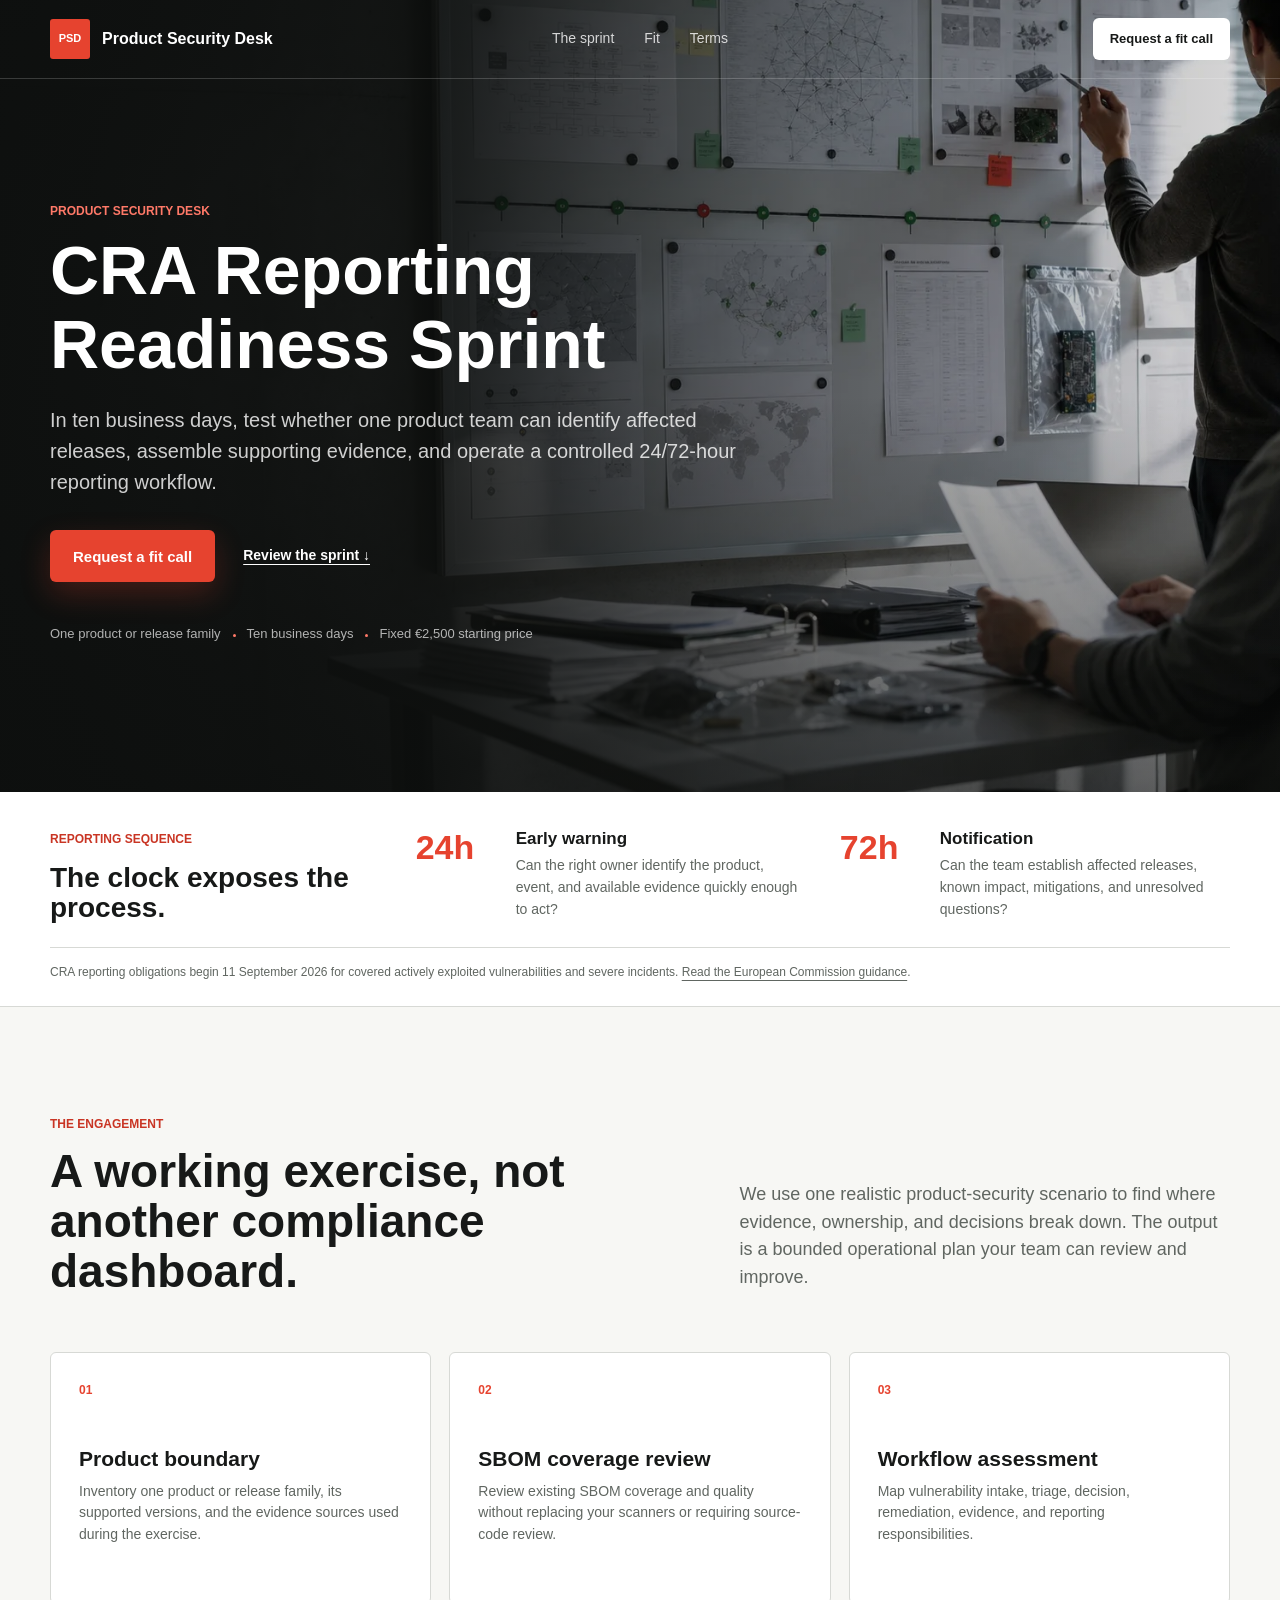
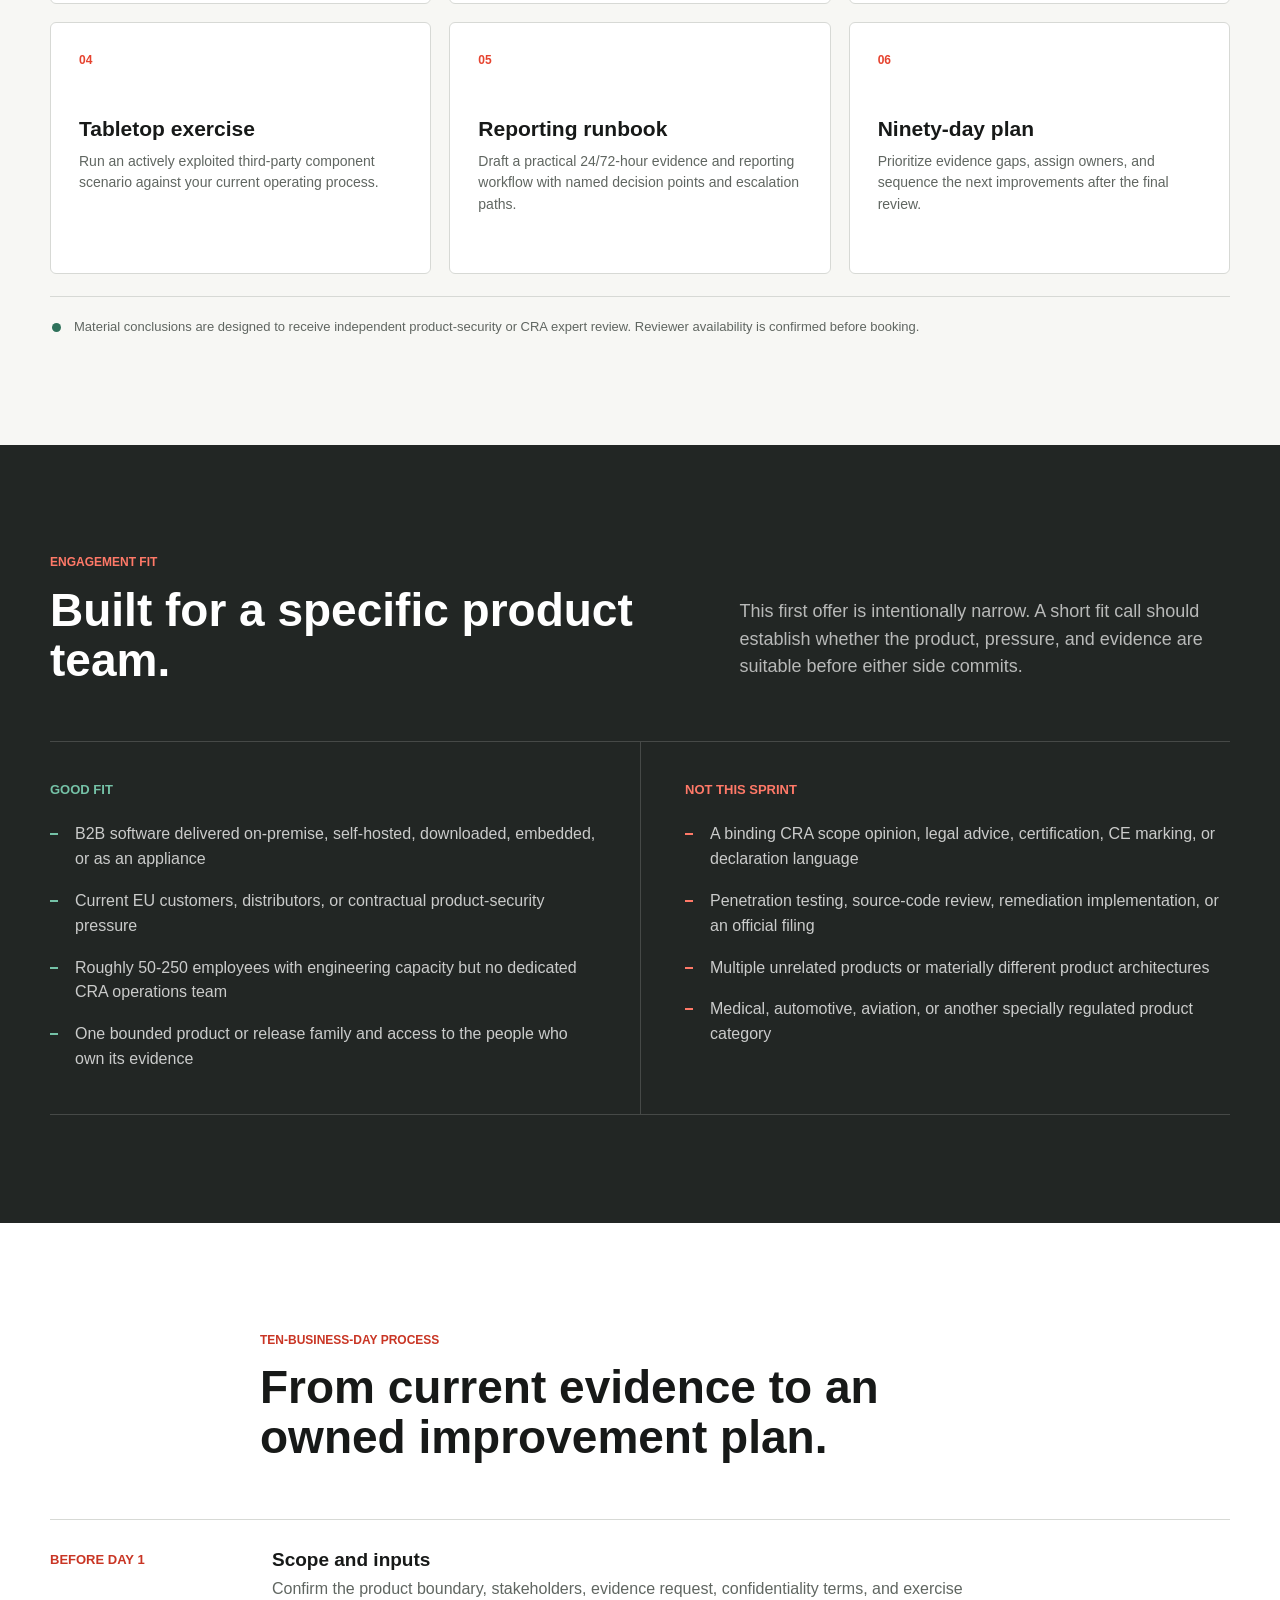
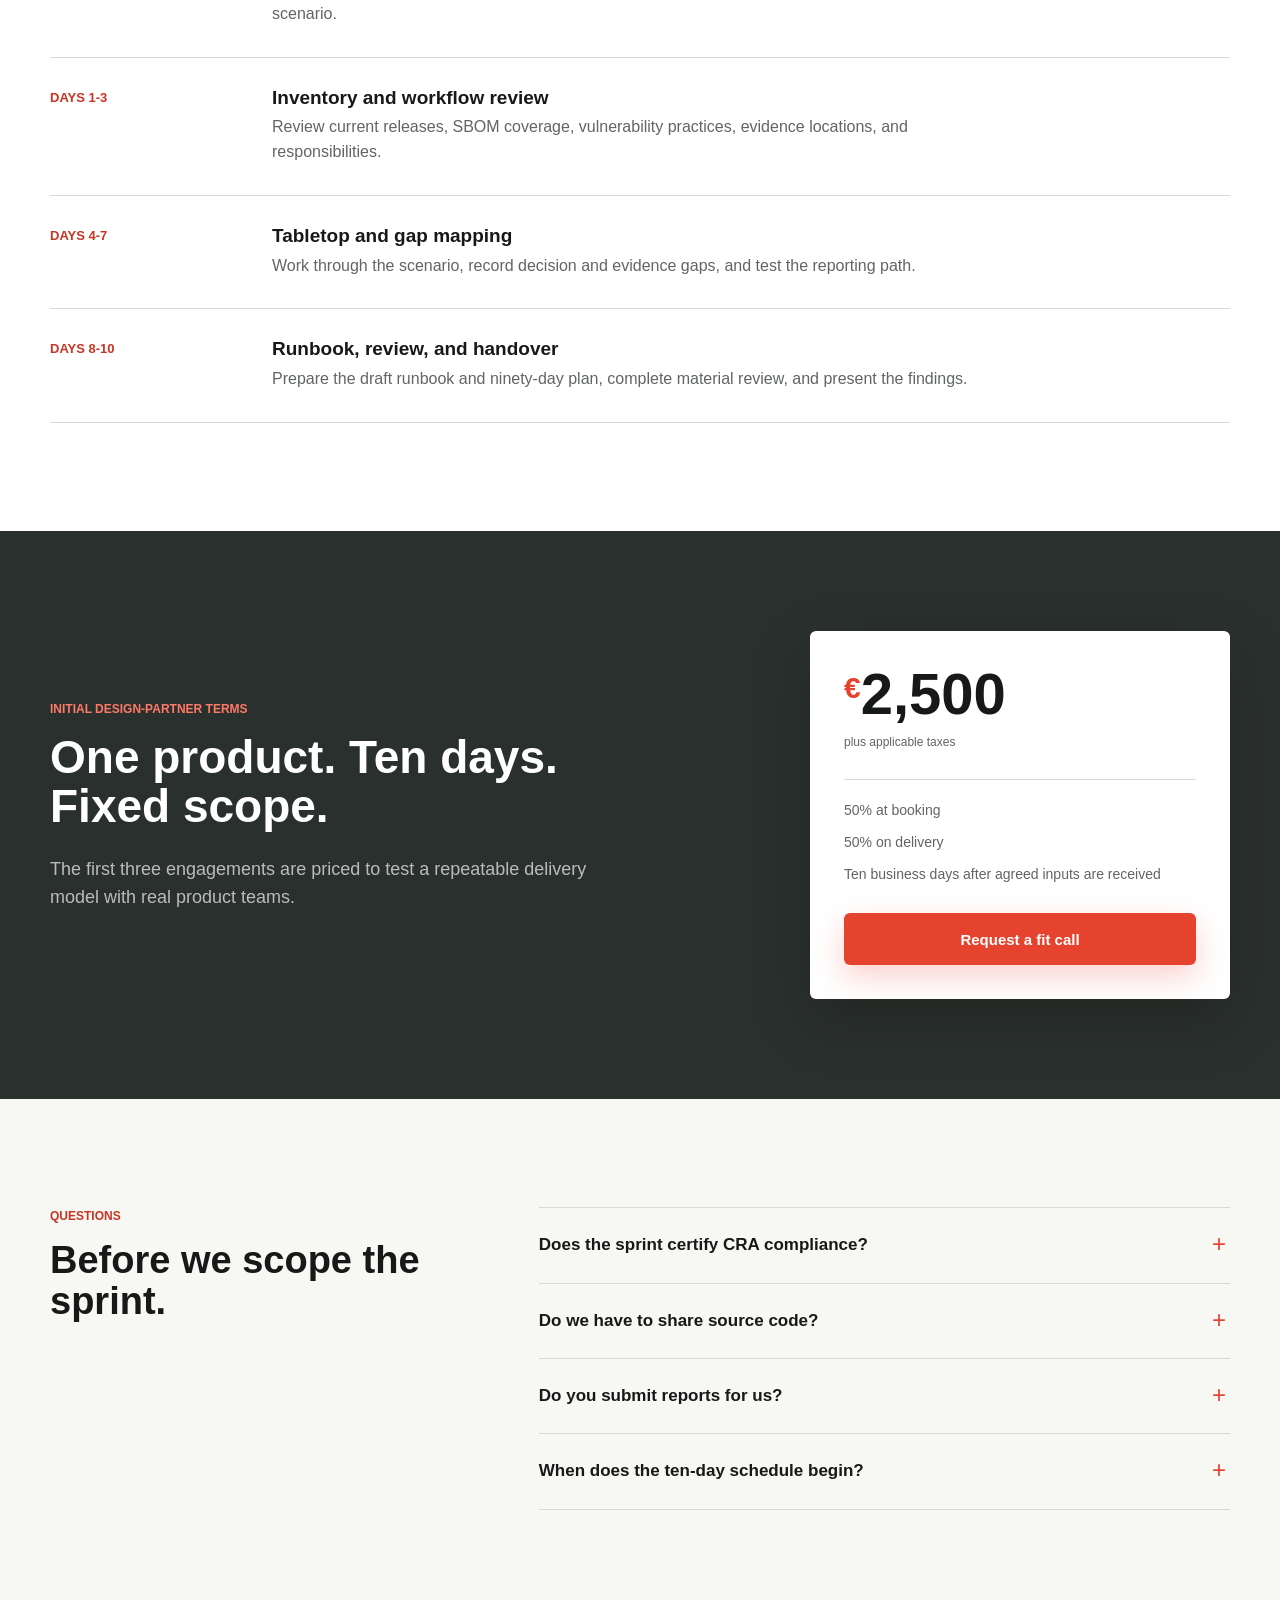
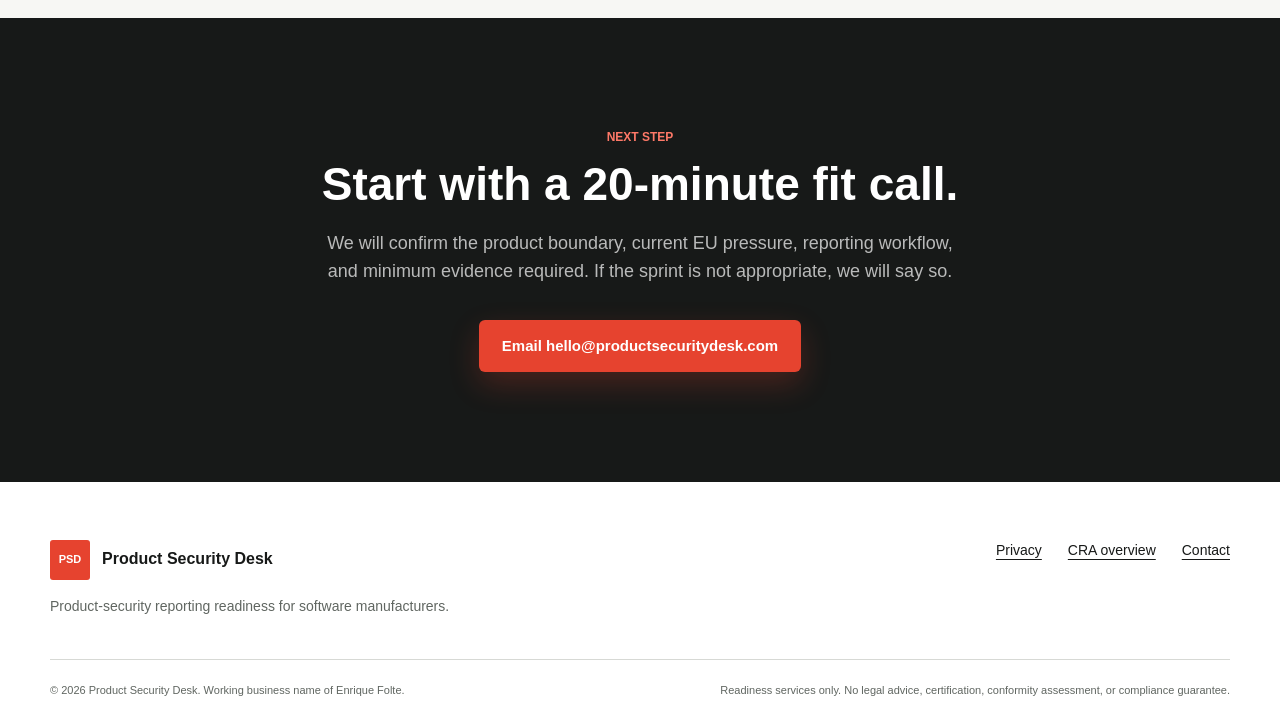
==== index.html @ 414e8b10 "Fix fit-call CTA fallback" ====
<!doctype html>
<html lang="en">
  <head>
    <meta charset="utf-8">
    <meta name="viewport" content="width=device-width, initial-scale=1">
    <meta name="description" content="A fixed-scope, ten-business-day CRA reporting readiness sprint for B2B software manufacturers selling into the EU.">
    <meta name="theme-color" content="#171918">
    <link rel="canonical" href="https://productsecuritydesk.com/">
    <meta property="og:title" content="CRA Reporting Readiness Sprint | Product Security Desk">
    <meta property="og:description" content="Test whether one product team can assemble the evidence and operate a controlled 24/72-hour CRA reporting workflow.">
    <meta property="og:type" content="website">
    <meta property="og:url" content="https://productsecuritydesk.com/">
    <meta property="og:image" content="https://productsecuritydesk.com/assets/hero-incident-workflow.webp">
    <title>CRA Reporting Readiness Sprint | Product Security Desk</title>
    <link rel="icon" href="assets/favicon.svg" type="image/svg+xml">
    <link rel="stylesheet" href="styles.css">
  </head>
  <body>
    <a class="skip-link" href="#main">Skip to content</a>

    <header class="site-header" data-theme="dark">
      <div class="shell header-inner">
        <a class="brand" href="#top" aria-label="Product Security Desk home">
          <span class="brand-mark" aria-hidden="true">PSD</span>
          <span class="brand-name">Product Security Desk</span>
        </a>
        <nav class="desktop-nav" aria-label="Primary navigation">
          <a href="#sprint">The sprint</a>
          <a href="#fit">Fit</a>
          <a href="#terms">Terms</a>
        </nav>
        <a class="button button-small button-light" href="#contact">Request a fit call</a>
      </div>
    </header>

    <main id="main">
      <section class="hero" id="top" aria-labelledby="hero-title">
        <div class="hero-media" aria-hidden="true"></div>
        <div class="hero-shade" aria-hidden="true"></div>
        <div class="shell hero-inner">
          <div class="hero-copy">
            <p class="eyebrow eyebrow-light">Product Security Desk</p>
            <h1 id="hero-title">CRA Reporting Readiness Sprint</h1>
            <p class="hero-lede">In ten business days, test whether one product team can identify affected releases, assemble supporting evidence, and operate a controlled 24/72-hour reporting workflow.</p>
            <div class="hero-actions">
              <a class="button button-primary" href="#contact">Request a fit call</a>
              <a class="text-link text-link-light" href="#sprint">Review the sprint <span aria-hidden="true">&darr;</span></a>
            </div>
            <ul class="hero-facts" aria-label="Sprint summary">
              <li>One product or release family</li>
              <li>Ten business days</li>
              <li>Fixed &euro;2,500 starting price</li>
            </ul>
          </div>
        </div>
      </section>

      <section class="deadline-band" aria-label="CRA reporting timeline">
        <div class="shell deadline-grid">
          <div class="deadline-intro">
            <p class="eyebrow">Reporting sequence</p>
            <h2>The clock exposes the process.</h2>
          </div>
          <div class="deadline-item">
            <span class="deadline-number">24h</span>
            <div>
              <h3>Early warning</h3>
              <p>Can the right owner identify the product, event, and available evidence quickly enough to act?</p>
            </div>
          </div>
          <div class="deadline-item">
            <span class="deadline-number">72h</span>
            <div>
              <h3>Notification</h3>
              <p>Can the team establish affected releases, known impact, mitigations, and unresolved questions?</p>
            </div>
          </div>
        </div>
        <div class="shell source-note">
          <p>CRA reporting obligations begin 11 September 2026 for covered actively exploited vulnerabilities and severe incidents. <a href="https://digital-strategy.ec.europa.eu/en/policies/cra-reporting" rel="noreferrer">Read the European Commission guidance</a>.</p>
        </div>
      </section>

      <section class="section section-light" id="sprint" aria-labelledby="sprint-title">
        <div class="shell section-heading split-heading">
          <div>
            <p class="eyebrow">The engagement</p>
            <h2 id="sprint-title">A working exercise, not another compliance dashboard.</h2>
          </div>
          <p>We use one realistic product-security scenario to find where evidence, ownership, and decisions break down. The output is a bounded operational plan your team can review and improve.</p>
        </div>

        <div class="shell deliverable-grid">
          <article class="deliverable">
            <span class="item-index">01</span>
            <h3>Product boundary</h3>
            <p>Inventory one product or release family, its supported versions, and the evidence sources used during the exercise.</p>
          </article>
          <article class="deliverable">
            <span class="item-index">02</span>
            <h3>SBOM coverage review</h3>
            <p>Review existing SBOM coverage and quality without replacing your scanners or requiring source-code review.</p>
          </article>
          <article class="deliverable">
            <span class="item-index">03</span>
            <h3>Workflow assessment</h3>
            <p>Map vulnerability intake, triage, decision, remediation, evidence, and reporting responsibilities.</p>
          </article>
          <article class="deliverable">
            <span class="item-index">04</span>
            <h3>Tabletop exercise</h3>
            <p>Run an actively exploited third-party component scenario against your current operating process.</p>
          </article>
          <article class="deliverable">
            <span class="item-index">05</span>
            <h3>Reporting runbook</h3>
            <p>Draft a practical 24/72-hour evidence and reporting workflow with named decision points and escalation paths.</p>
          </article>
          <article class="deliverable">
            <span class="item-index">06</span>
            <h3>Ninety-day plan</h3>
            <p>Prioritize evidence gaps, assign owners, and sequence the next improvements after the final review.</p>
          </article>
        </div>

        <div class="shell review-line">
          <span class="status-dot" aria-hidden="true"></span>
          <p>Material conclusions are designed to receive independent product-security or CRA expert review. Reviewer availability is confirmed before booking.</p>
        </div>
      </section>

      <section class="section section-ink" id="fit" aria-labelledby="fit-title">
        <div class="shell section-heading split-heading">
          <div>
            <p class="eyebrow eyebrow-light">Engagement fit</p>
            <h2 id="fit-title">Built for a specific product team.</h2>
          </div>
          <p>This first offer is intentionally narrow. A short fit call should establish whether the product, pressure, and evidence are suitable before either side commits.</p>
        </div>

        <div class="shell fit-grid">
          <div class="fit-column fit-positive">
            <p class="fit-label">Good fit</p>
            <ul class="check-list">
              <li>B2B software delivered on-premise, self-hosted, downloaded, embedded, or as an appliance</li>
              <li>Current EU customers, distributors, or contractual product-security pressure</li>
              <li>Roughly 50-250 employees with engineering capacity but no dedicated CRA operations team</li>
              <li>One bounded product or release family and access to the people who own its evidence</li>
            </ul>
          </div>
          <div class="fit-column fit-negative">
            <p class="fit-label">Not this sprint</p>
            <ul class="check-list">
              <li>A binding CRA scope opinion, legal advice, certification, CE marking, or declaration language</li>
              <li>Penetration testing, source-code review, remediation implementation, or an official filing</li>
              <li>Multiple unrelated products or materially different product architectures</li>
              <li>Medical, automotive, aviation, or another specially regulated product category</li>
            </ul>
          </div>
        </div>
      </section>

      <section class="section section-white" aria-labelledby="process-title">
        <div class="shell section-heading compact-heading">
          <p class="eyebrow">Ten-business-day process</p>
          <h2 id="process-title">From current evidence to an owned improvement plan.</h2>
        </div>
        <ol class="shell process-list">
          <li>
            <span class="process-time">Before day 1</span>
            <div>
              <h3>Scope and inputs</h3>
              <p>Confirm the product boundary, stakeholders, evidence request, confidentiality terms, and exercise scenario.</p>
            </div>
          </li>
          <li>
            <span class="process-time">Days 1-3</span>
            <div>
              <h3>Inventory and workflow review</h3>
              <p>Review current releases, SBOM coverage, vulnerability practices, evidence locations, and responsibilities.</p>
            </div>
          </li>
          <li>
            <span class="process-time">Days 4-7</span>
            <div>
              <h3>Tabletop and gap mapping</h3>
              <p>Work through the scenario, record decision and evidence gaps, and test the reporting path.</p>
            </div>
          </li>
          <li>
            <span class="process-time">Days 8-10</span>
            <div>
              <h3>Runbook, review, and handover</h3>
              <p>Prepare the draft runbook and ninety-day plan, complete material review, and present the findings.</p>
            </div>
          </li>
        </ol>
      </section>

      <section class="terms-section" id="terms" aria-labelledby="terms-title">
        <div class="shell terms-grid">
          <div class="terms-copy">
            <p class="eyebrow eyebrow-light">Initial design-partner terms</p>
            <h2 id="terms-title">One product. Ten days. Fixed scope.</h2>
            <p>The first three engagements are priced to test a repeatable delivery model with real product teams.</p>
          </div>
          <div class="price-block" aria-label="Sprint price and payment terms">
            <span class="price"><span class="currency">&euro;</span>2,500</span>
            <span class="tax-note">plus applicable taxes</span>
            <ul>
              <li>50% at booking</li>
              <li>50% on delivery</li>
              <li>Ten business days after agreed inputs are received</li>
            </ul>
            <a class="button button-primary button-full" href="#contact">Request a fit call</a>
          </div>
        </div>
      </section>

      <section class="section section-light faq-section" aria-labelledby="faq-title">
        <div class="shell faq-layout">
          <div class="faq-intro">
            <p class="eyebrow">Questions</p>
            <h2 id="faq-title">Before we scope the sprint.</h2>
          </div>
          <div class="faq-list">
            <details>
              <summary>Does the sprint certify CRA compliance?</summary>
              <p>No. It is an operational readiness engagement. It does not provide legal advice, certification, conformity assessment, CE marking, or a compliance guarantee. The manufacturer retains responsibility for decisions, declarations, remediation, and submissions.</p>
            </details>
            <details>
              <summary>Do we have to share source code?</summary>
              <p>No. Source-code review is outside scope. We agree the minimum evidence needed before kickoff, prefer customer-controlled scanning where practical, and do not request credentials or undisclosed vulnerability material through this website.</p>
            </details>
            <details>
              <summary>Do you submit reports for us?</summary>
              <p>No. The sprint tests and documents the reporting workflow. Any official filing or external vulnerability disclosure requires explicit manufacturer approval and remains the manufacturer's responsibility.</p>
            </details>
            <details>
              <summary>When does the ten-day schedule begin?</summary>
              <p>After scope confirmation, confidentiality terms, receipt of the agreed inputs, and confirmation of reviewer availability.</p>
            </details>
          </div>
        </div>
      </section>

      <section class="contact-section" id="contact" aria-labelledby="contact-title">
        <div class="shell contact-inner">
          <p class="eyebrow eyebrow-light">Next step</p>
          <h2 id="contact-title">Start with a 20-minute fit call.</h2>
          <p>We will confirm the product boundary, current EU pressure, reporting workflow, and minimum evidence required. If the sprint is not appropriate, we will say so.</p>
          <a class="button button-primary" href="mailto:hello@productsecuritydesk.com?subject=CRA%20Reporting%20Readiness%20Sprint">Email hello@productsecuritydesk.com</a>
        </div>
      </section>
    </main>

    <footer class="site-footer">
      <div class="shell footer-grid">
        <div>
          <a class="brand footer-brand" href="#top" aria-label="Product Security Desk home">
            <span class="brand-mark" aria-hidden="true">PSD</span>
            <span class="brand-name">Product Security Desk</span>
          </a>
          <p>Product-security reporting readiness for software manufacturers.</p>
        </div>
        <div class="footer-links">
          <a href="privacy.html">Privacy</a>
          <a href="https://digital-strategy.ec.europa.eu/en/policies/cra-summary" rel="noreferrer">CRA overview</a>
          <a href="mailto:hello@productsecuritydesk.com">Contact</a>
        </div>
      </div>
      <div class="shell footer-legal">
        <p>&copy; 2026 Product Security Desk. Working business name of Enrique Folte.</p>
        <p>Readiness services only. No legal advice, certification, conformity assessment, or compliance guarantee.</p>
      </div>
    </footer>
  </body>
</html>
---- styles.css ----
:root {
  --ink: #171918;
  --ink-soft: #222624;
  --paper: #f7f7f4;
  --white: #ffffff;
  --line: #d7d9d5;
  --muted: #606661;
  --red: #e6432f;
  --red-dark: #c93524;
  --green: #2e715a;
  --focus: #ffd34f;
  --shell: 1180px;
  --radius: 6px;
  --shadow: 0 20px 60px rgba(0, 0, 0, 0.18);
}

* {
  box-sizing: border-box;
}

html {
  scroll-behavior: smooth;
}

body {
  margin: 0;
  color: var(--ink);
  background: var(--paper);
  font-family: Inter, "Helvetica Neue", Arial, sans-serif;
  font-size: 16px;
  line-height: 1.55;
  letter-spacing: 0;
  text-rendering: optimizeLegibility;
}

body,
button,
a {
  -webkit-font-smoothing: antialiased;
}

a {
  color: inherit;
  text-decoration-thickness: 1px;
  text-underline-offset: 4px;
}

img {
  max-width: 100%;
}

h1,
h2,
h3,
p {
  margin-top: 0;
}

h1,
h2,
h3 {
  line-height: 1.08;
  letter-spacing: 0;
}

h1 {
  max-width: 860px;
  margin-bottom: 24px;
  font-size: 68px;
  font-weight: 680;
}

h2 {
  margin-bottom: 24px;
  font-size: 46px;
  font-weight: 650;
}

h3 {
  margin-bottom: 10px;
  font-size: 21px;
  font-weight: 650;
}

.shell {
  width: min(calc(100% - 48px), var(--shell));
  margin-inline: auto;
}

.skip-link {
  position: fixed;
  z-index: 100;
  top: 12px;
  left: 12px;
  padding: 10px 14px;
  color: var(--ink);
  background: var(--focus);
  transform: translateY(-150%);
}

.skip-link:focus {
  transform: translateY(0);
}

:focus-visible {
  outline: 3px solid var(--focus);
  outline-offset: 3px;
}

.eyebrow {
  margin-bottom: 14px;
  color: var(--red-dark);
  font-size: 12px;
  font-weight: 760;
  letter-spacing: 0;
  text-transform: uppercase;
}

.eyebrow-light {
  color: #ff7968;
}

.site-header {
  position: absolute;
  z-index: 10;
  top: 0;
  right: 0;
  left: 0;
  color: var(--white);
  border-bottom: 1px solid rgba(255, 255, 255, 0.18);
}

.header-inner {
  display: grid;
  grid-template-columns: minmax(260px, 1fr) auto minmax(260px, 1fr);
  align-items: center;
  min-height: 78px;
  gap: 28px;
}

.brand {
  display: inline-flex;
  align-items: center;
  width: fit-content;
  gap: 12px;
  font-weight: 700;
  text-decoration: none;
}

.brand-mark {
  display: inline-grid;
  width: 40px;
  height: 40px;
  place-items: center;
  color: var(--white);
  background: var(--red);
  border-radius: 3px;
  font-size: 11px;
  font-weight: 850;
}

.brand-name {
  white-space: nowrap;
}

.desktop-nav {
  display: flex;
  align-items: center;
  gap: 30px;
  font-size: 14px;
}

.desktop-nav a {
  color: rgba(255, 255, 255, 0.8);
  text-decoration: none;
}

.desktop-nav a:hover {
  color: var(--white);
}

.header-inner > .button {
  justify-self: end;
}

.button {
  display: inline-flex;
  min-height: 52px;
  align-items: center;
  justify-content: center;
  padding: 13px 22px;
  border: 1px solid transparent;
  border-radius: var(--radius);
  font-size: 15px;
  font-weight: 740;
  text-decoration: none;
  transition: background 160ms ease, border-color 160ms ease, transform 160ms ease;
}

.button:hover {
  transform: translateY(-1px);
}

.button-primary {
  color: var(--white);
  background: var(--red);
  box-shadow: 0 12px 30px rgba(230, 67, 47, 0.24);
}

.button-primary:hover {
  background: var(--red-dark);
}

.button-light {
  color: var(--ink);
  background: var(--white);
}

.button-light:hover {
  background: var(--paper);
}

.button-small {
  min-height: 42px;
  padding: 9px 16px;
  font-size: 13px;
}

.button-full {
  width: 100%;
}

.hero {
  position: relative;
  display: flex;
  min-height: 88svh;
  overflow: hidden;
  align-items: stretch;
  color: var(--white);
  background: var(--ink);
}

.hero-media,
.hero-shade {
  position: absolute;
  inset: 0;
}

.hero-media {
  background-image: url("assets/hero-incident-workflow.webp");
  background-position: center right;
  background-size: cover;
  transform: scale(1.01);
}

.hero-shade {
  background:
    linear-gradient(90deg, rgba(13, 15, 14, 0.97) 0%, rgba(13, 15, 14, 0.9) 34%, rgba(13, 15, 14, 0.38) 64%, rgba(13, 15, 14, 0.14) 100%),
    linear-gradient(0deg, rgba(13, 15, 14, 0.55) 0%, transparent 50%);
}

.hero-inner {
  position: relative;
  z-index: 2;
  display: flex;
  align-items: center;
  padding-top: 126px;
  padding-bottom: 72px;
}

.hero-copy {
  width: min(720px, 66%);
}

.hero-lede {
  max-width: 690px;
  margin-bottom: 32px;
  color: rgba(255, 255, 255, 0.8);
  font-size: 20px;
  line-height: 1.55;
}

.hero-actions {
  display: flex;
  align-items: center;
  gap: 28px;
}

.text-link {
  font-size: 14px;
  font-weight: 700;
}

.text-link-light {
  color: var(--white);
}

.hero-facts {
  display: flex;
  flex-wrap: wrap;
  margin: 42px 0 0;
  padding: 0;
  color: rgba(255, 255, 255, 0.68);
  gap: 12px 26px;
  font-size: 13px;
  list-style: none;
}

.hero-facts li {
  position: relative;
}

.hero-facts li:not(:last-child)::after {
  position: absolute;
  top: 50%;
  right: -15px;
  width: 3px;
  height: 3px;
  content: "";
  background: #ff7968;
  border-radius: 50%;
}

.deadline-band {
  padding: 38px 0 24px;
  background: var(--white);
  border-bottom: 1px solid var(--line);
}

.deadline-grid {
  display: grid;
  grid-template-columns: 0.85fr 1fr 1fr;
  align-items: start;
  gap: 34px;
}

.deadline-intro h2 {
  max-width: 300px;
  margin: 0;
  font-size: 28px;
}

.deadline-item {
  display: grid;
  grid-template-columns: 82px 1fr;
  gap: 18px;
}

.deadline-number {
  color: var(--red);
  font-size: 34px;
  font-weight: 760;
  line-height: 1;
}

.deadline-item h3 {
  margin-bottom: 7px;
  font-size: 17px;
}

.deadline-item p {
  margin-bottom: 0;
  color: var(--muted);
  font-size: 14px;
}

.source-note {
  margin-top: 24px;
  padding-top: 15px;
  color: var(--muted);
  border-top: 1px solid var(--line);
  font-size: 12px;
}

.source-note p {
  margin: 0;
}

.section {
  padding: 108px 0;
}

.section-light {
  background: var(--paper);
}

.section-white {
  background: var(--white);
}

.section-ink {
  color: var(--white);
  background: var(--ink-soft);
}

.section-heading {
  margin-bottom: 56px;
}

.split-heading {
  display: grid;
  grid-template-columns: 1.1fr 0.9fr;
  align-items: end;
  gap: 90px;
}

.split-heading h2 {
  max-width: 700px;
  margin-bottom: 0;
}

.split-heading > p {
  max-width: 500px;
  margin-bottom: 4px;
  color: var(--muted);
  font-size: 18px;
}

.section-ink .split-heading > p {
  color: rgba(255, 255, 255, 0.68);
}

.compact-heading {
  max-width: 760px;
}

.compact-heading h2 {
  margin-bottom: 0;
}

.deliverable-grid {
  display: grid;
  grid-template-columns: repeat(3, minmax(0, 1fr));
  gap: 18px;
}

.deliverable {
  min-height: 252px;
  padding: 28px;
  background: var(--white);
  border: 1px solid var(--line);
  border-radius: var(--radius);
}

.item-index {
  display: block;
  margin-bottom: 48px;
  color: var(--red);
  font-size: 12px;
  font-weight: 800;
}

.deliverable p {
  margin-bottom: 0;
  color: var(--muted);
  font-size: 14px;
}

.review-line {
  display: flex;
  align-items: center;
  margin-top: 22px;
  padding: 20px 2px 0;
  border-top: 1px solid var(--line);
  gap: 13px;
}

.review-line p {
  margin: 0;
  color: var(--muted);
  font-size: 13px;
}

.status-dot {
  width: 9px;
  height: 9px;
  flex: 0 0 9px;
  background: var(--green);
  border-radius: 50%;
}

.fit-grid {
  display: grid;
  grid-template-columns: repeat(2, minmax(0, 1fr));
  border-top: 1px solid rgba(255, 255, 255, 0.16);
  border-bottom: 1px solid rgba(255, 255, 255, 0.16);
}

.fit-column {
  padding: 38px 44px 42px 0;
}

.fit-column + .fit-column {
  padding-right: 0;
  padding-left: 44px;
  border-left: 1px solid rgba(255, 255, 255, 0.16);
}

.fit-label {
  margin-bottom: 22px;
  color: #ff7968;
  font-size: 13px;
  font-weight: 760;
  text-transform: uppercase;
}

.fit-positive .fit-label {
  color: #75c2a7;
}

.check-list {
  display: grid;
  margin: 0;
  padding: 0;
  gap: 17px;
  list-style: none;
}

.check-list li {
  position: relative;
  padding-left: 25px;
  color: rgba(255, 255, 255, 0.76);
}

.check-list li::before {
  position: absolute;
  top: 0.68em;
  left: 0;
  width: 8px;
  height: 2px;
  content: "";
  background: #ff7968;
}

.fit-positive .check-list li::before {
  background: #75c2a7;
}

.process-list {
  margin-top: 0;
  margin-bottom: 0;
  padding: 0;
  border-top: 1px solid var(--line);
  list-style: none;
}

.process-list li {
  display: grid;
  grid-template-columns: 180px 1fr;
  padding: 30px 0;
  border-bottom: 1px solid var(--line);
  gap: 42px;
}

.process-time {
  color: var(--red-dark);
  font-size: 13px;
  font-weight: 760;
  text-transform: uppercase;
}

.process-list h3 {
  margin-bottom: 7px;
  font-size: 19px;
}

.process-list p {
  max-width: 740px;
  margin-bottom: 0;
  color: var(--muted);
}

.terms-section {
  padding: 100px 0;
  color: var(--white);
  background: #2a302d;
}

.terms-grid {
  display: grid;
  grid-template-columns: 1fr 420px;
  align-items: center;
  gap: 100px;
}

.terms-copy h2 {
  max-width: 640px;
}

.terms-copy > p:last-child {
  max-width: 560px;
  color: rgba(255, 255, 255, 0.68);
  font-size: 18px;
}

.price-block {
  padding: 34px;
  color: var(--ink);
  background: var(--white);
  border-radius: var(--radius);
  box-shadow: var(--shadow);
}

.price {
  display: block;
  font-size: 58px;
  font-weight: 720;
  line-height: 1;
}

.currency {
  color: var(--red);
  font-size: 30px;
  vertical-align: 16px;
}

.tax-note {
  display: block;
  margin: 10px 0 28px;
  color: var(--muted);
  font-size: 12px;
}

.price-block ul {
  display: grid;
  margin: 0 0 28px;
  padding: 20px 0 0;
  border-top: 1px solid var(--line);
  gap: 10px;
  color: var(--muted);
  font-size: 14px;
  list-style: none;
}

.faq-layout {
  display: grid;
  grid-template-columns: 0.72fr 1.28fr;
  gap: 100px;
}

.faq-intro h2 {
  font-size: 38px;
}

.faq-list {
  border-top: 1px solid var(--line);
}

.faq-list details {
  border-bottom: 1px solid var(--line);
}

.faq-list summary {
  position: relative;
  padding: 24px 46px 24px 0;
  cursor: pointer;
  font-size: 17px;
  font-weight: 680;
  list-style: none;
}

.faq-list summary::-webkit-details-marker {
  display: none;
}

.faq-list summary::after {
  position: absolute;
  top: 24px;
  right: 4px;
  content: "+";
  color: var(--red);
  font-size: 24px;
  font-weight: 400;
  line-height: 1;
}

.faq-list details[open] summary::after {
  content: "-";
}

.faq-list details p {
  max-width: 720px;
  padding: 0 42px 24px 0;
  margin-bottom: 0;
  color: var(--muted);
}

.contact-section {
  padding: 110px 0;
  color: var(--white);
  background: var(--ink);
  text-align: center;
}

.contact-inner {
  max-width: 780px;
}

.contact-inner h2 {
  margin-bottom: 20px;
}

.contact-inner > p:not(.eyebrow) {
  max-width: 650px;
  margin: 0 auto 34px;
  color: rgba(255, 255, 255, 0.7);
  font-size: 18px;
}

.site-footer {
  padding: 58px 0 28px;
  background: var(--white);
}

.footer-grid {
  display: grid;
  grid-template-columns: 1fr auto;
  gap: 60px;
}

.footer-brand {
  margin-bottom: 16px;
}

.footer-grid p {
  margin-bottom: 0;
  color: var(--muted);
  font-size: 14px;
}

.footer-links {
  display: flex;
  align-items: flex-start;
  gap: 26px;
  font-size: 14px;
}

.footer-legal {
  display: flex;
  justify-content: space-between;
  margin-top: 42px;
  padding-top: 22px;
  color: var(--muted);
  border-top: 1px solid var(--line);
  gap: 36px;
  font-size: 11px;
}

.footer-legal p {
  margin: 0;
}

@media (max-width: 980px) {
  h1 {
    font-size: 56px;
  }

  h2 {
    font-size: 40px;
  }

  .header-inner {
    grid-template-columns: 1fr auto;
  }

  .desktop-nav {
    display: none;
  }

  .hero-copy {
    width: min(710px, 82%);
  }

  .deadline-grid {
    grid-template-columns: 1fr 1fr;
  }

  .deadline-intro {
    grid-column: 1 / -1;
  }

  .deadline-intro h2 {
    max-width: none;
  }

  .split-heading,
  .terms-grid,
  .faq-layout {
    grid-template-columns: 1fr;
    gap: 38px;
  }

  .deliverable-grid {
    grid-template-columns: repeat(2, minmax(0, 1fr));
  }

  .terms-grid {
    align-items: start;
  }

  .price-block {
    max-width: 500px;
  }
}

@media (max-width: 700px) {
  .shell {
    width: min(calc(100% - 32px), var(--shell));
  }

  h1 {
    font-size: 42px;
  }

  h2 {
    font-size: 34px;
  }

  .site-header {
    border-bottom-color: rgba(255, 255, 255, 0.13);
  }

  .header-inner {
    min-height: 68px;
    gap: 12px;
  }

  .brand-name {
    font-size: 14px;
  }

  .brand-mark {
    width: 34px;
    height: 34px;
    font-size: 9px;
  }

  .header-inner > .button {
    min-height: 38px;
    padding: 8px 11px;
    font-size: 11px;
  }

  .hero {
    min-height: 90svh;
  }

  .hero-media {
    background-position: 64% center;
  }

  .hero-shade {
    background: linear-gradient(90deg, rgba(13, 15, 14, 0.97) 0%, rgba(13, 15, 14, 0.82) 74%, rgba(13, 15, 14, 0.54) 100%);
  }

  .hero-inner {
    align-items: flex-end;
    padding-top: 110px;
    padding-bottom: 46px;
  }

  .hero-copy {
    width: 100%;
  }

  .hero-lede {
    font-size: 17px;
  }

  .hero-actions {
    align-items: flex-start;
    flex-direction: column;
    gap: 18px;
  }

  .hero-facts {
    display: grid;
    margin-top: 32px;
    gap: 6px;
  }

  .hero-facts li::after {
    display: none;
  }

  .deadline-band {
    padding-top: 30px;
  }

  .deadline-grid {
    grid-template-columns: 1fr;
    gap: 28px;
  }

  .deadline-intro {
    grid-column: auto;
  }

  .deadline-item {
    grid-template-columns: 70px 1fr;
  }

  .section,
  .contact-section {
    padding: 76px 0;
  }

  .section-heading {
    margin-bottom: 38px;
  }

  .split-heading > p,
  .terms-copy > p:last-child,
  .contact-inner > p:not(.eyebrow) {
    font-size: 16px;
  }

  .deliverable-grid,
  .fit-grid {
    grid-template-columns: 1fr;
  }

  .deliverable {
    min-height: 0;
  }

  .item-index {
    margin-bottom: 32px;
  }

  .fit-column {
    padding: 30px 0;
  }

  .fit-column + .fit-column {
    padding: 30px 0;
    border-top: 1px solid rgba(255, 255, 255, 0.16);
    border-left: 0;
  }

  .process-list li {
    grid-template-columns: 1fr;
    gap: 12px;
  }

  .terms-section {
    padding: 76px 0;
  }

  .price-block {
    padding: 26px;
  }

  .price {
    font-size: 50px;
  }

  .footer-grid,
  .footer-legal {
    display: grid;
    grid-template-columns: 1fr;
    gap: 26px;
  }

  .footer-links {
    flex-wrap: wrap;
  }

  .footer-legal {
    gap: 8px;
  }
}

@media (prefers-reduced-motion: reduce) {
  html {
    scroll-behavior: auto;
  }

  *,
  *::before,
  *::after {
    scroll-behavior: auto !important;
    transition-duration: 0.01ms !important;
  }
}
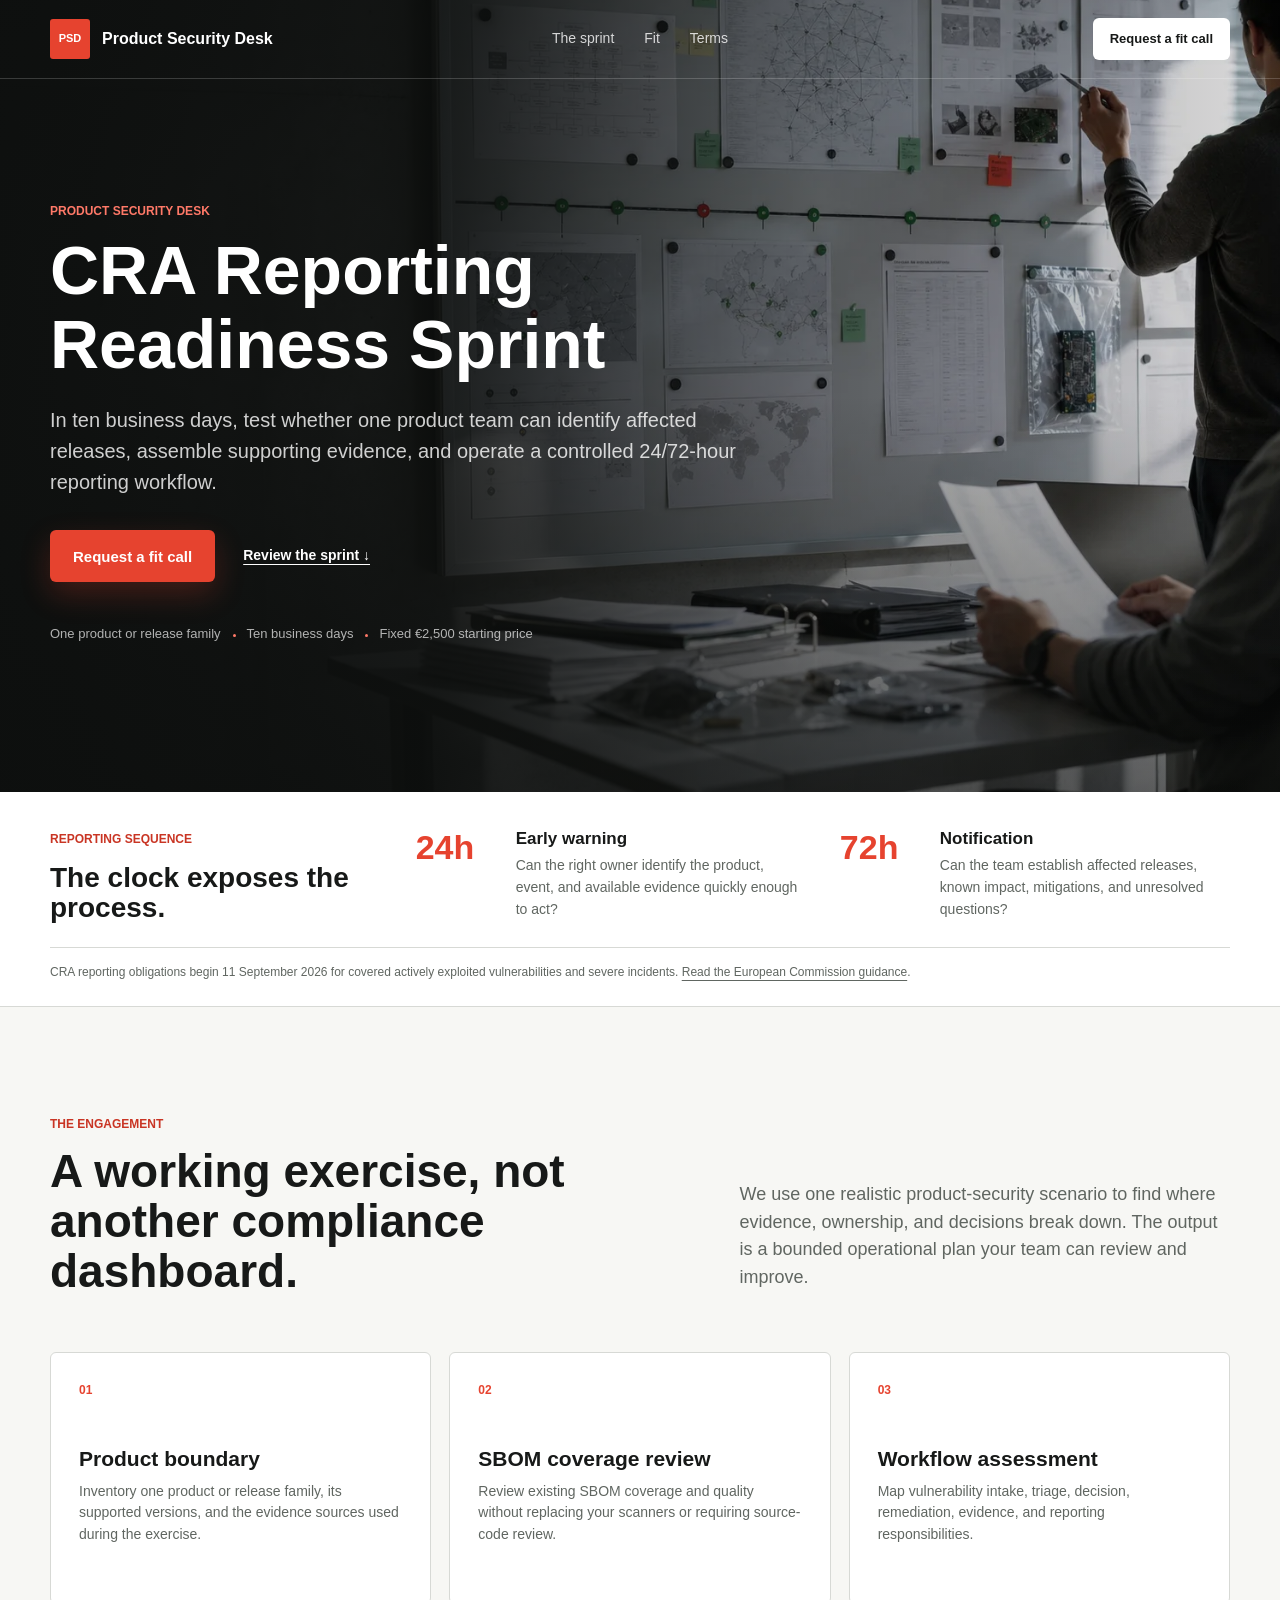
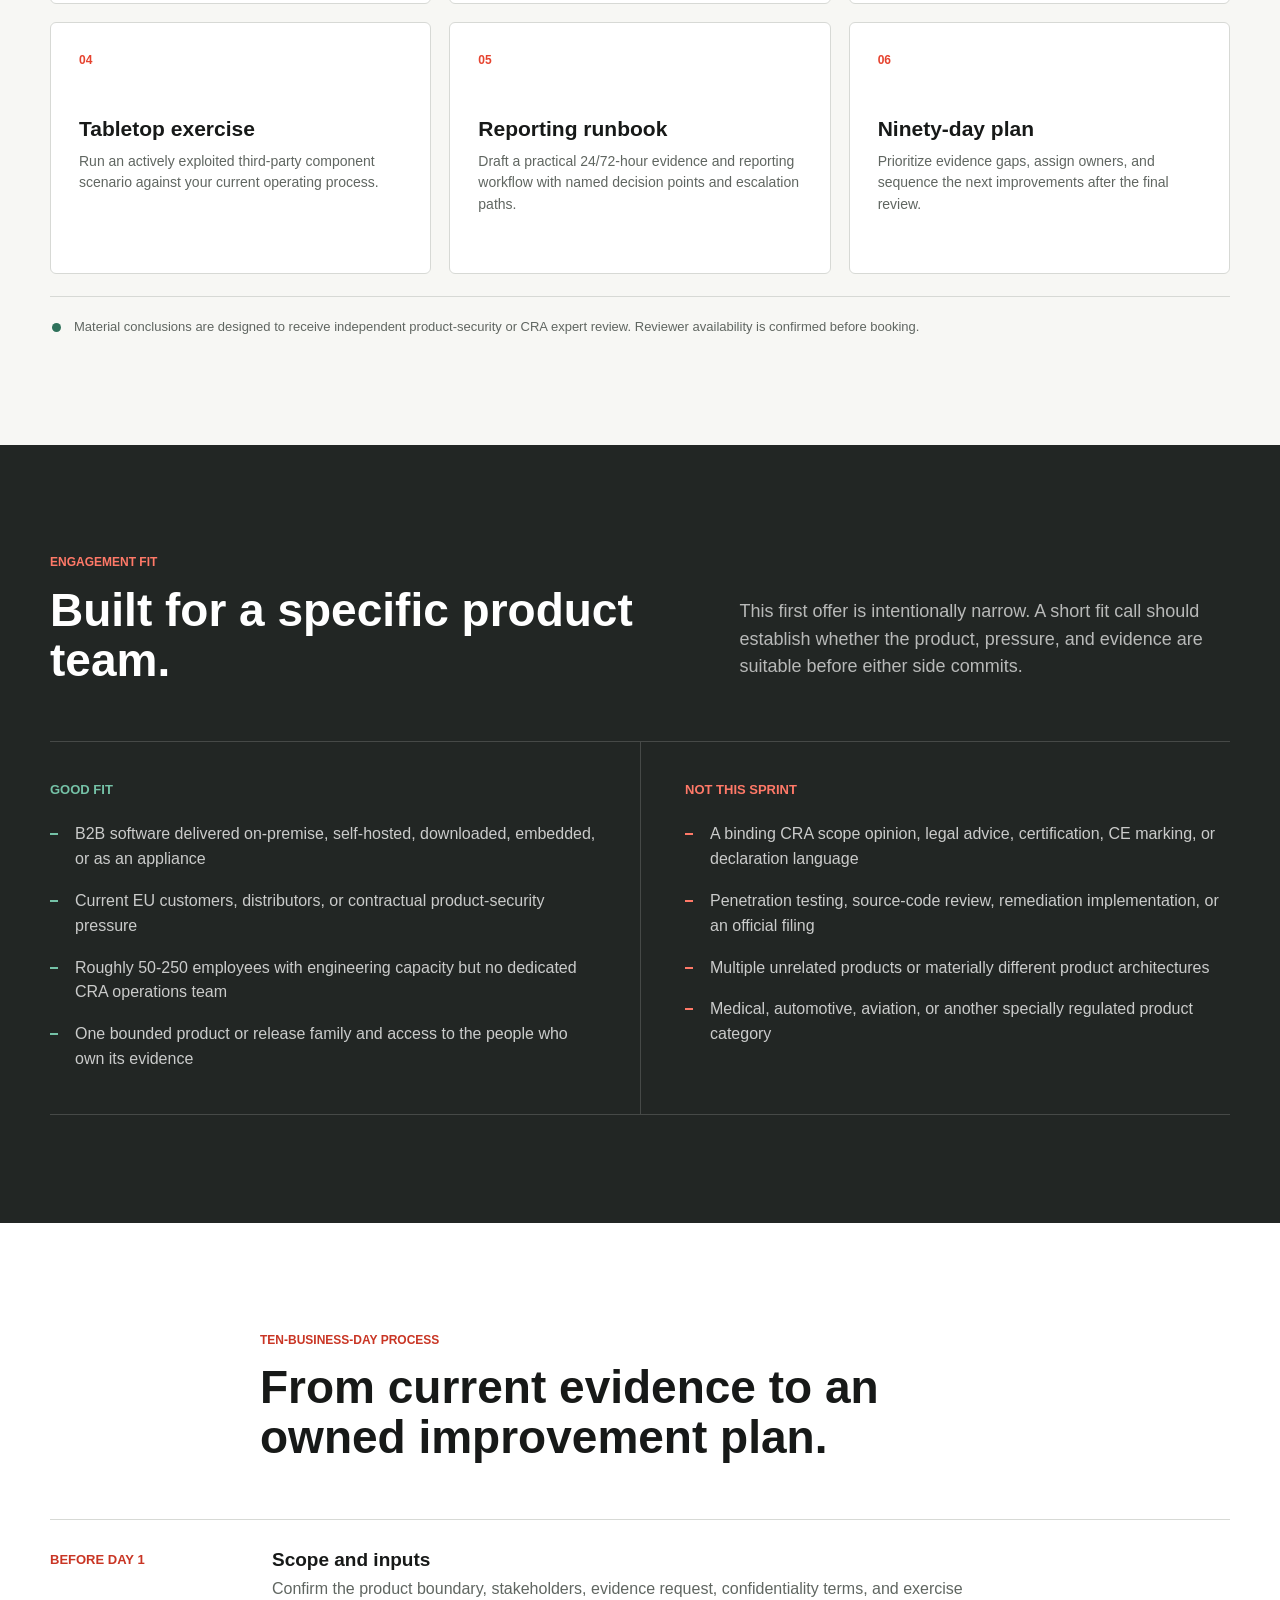
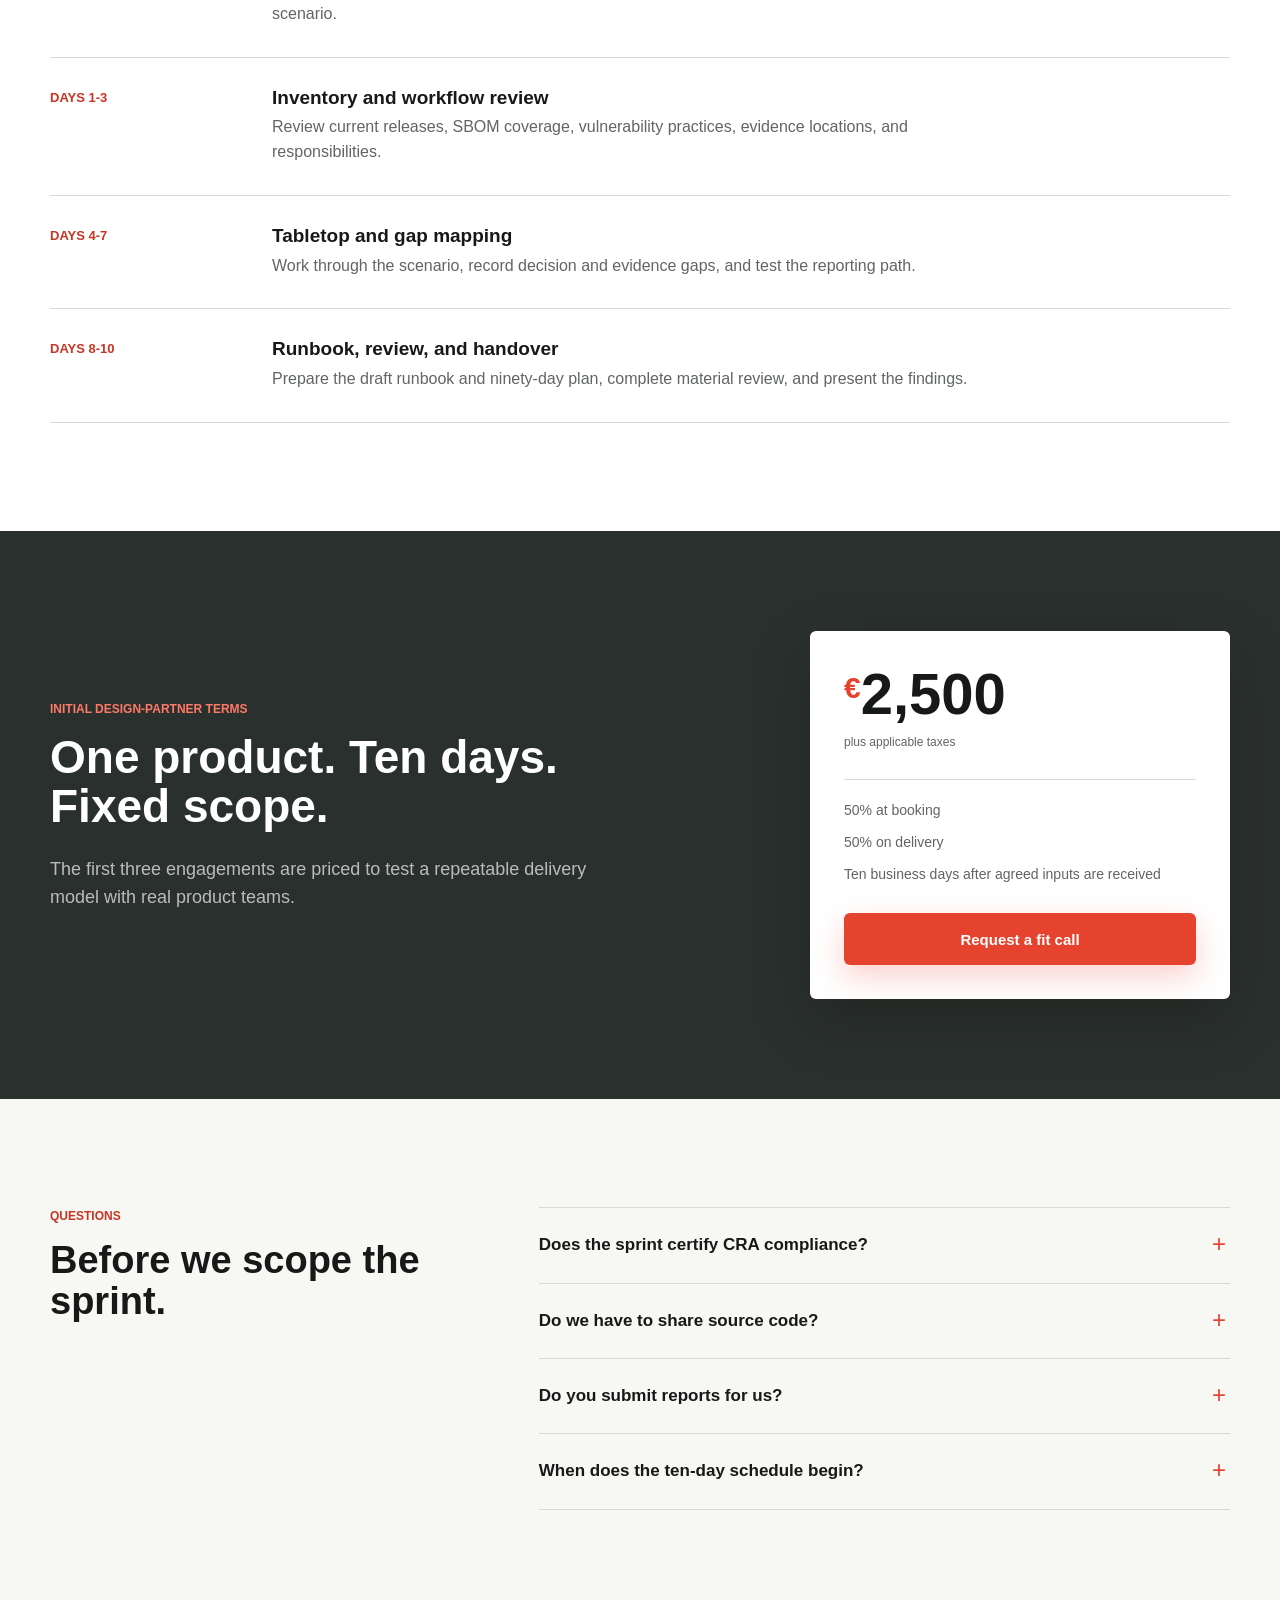
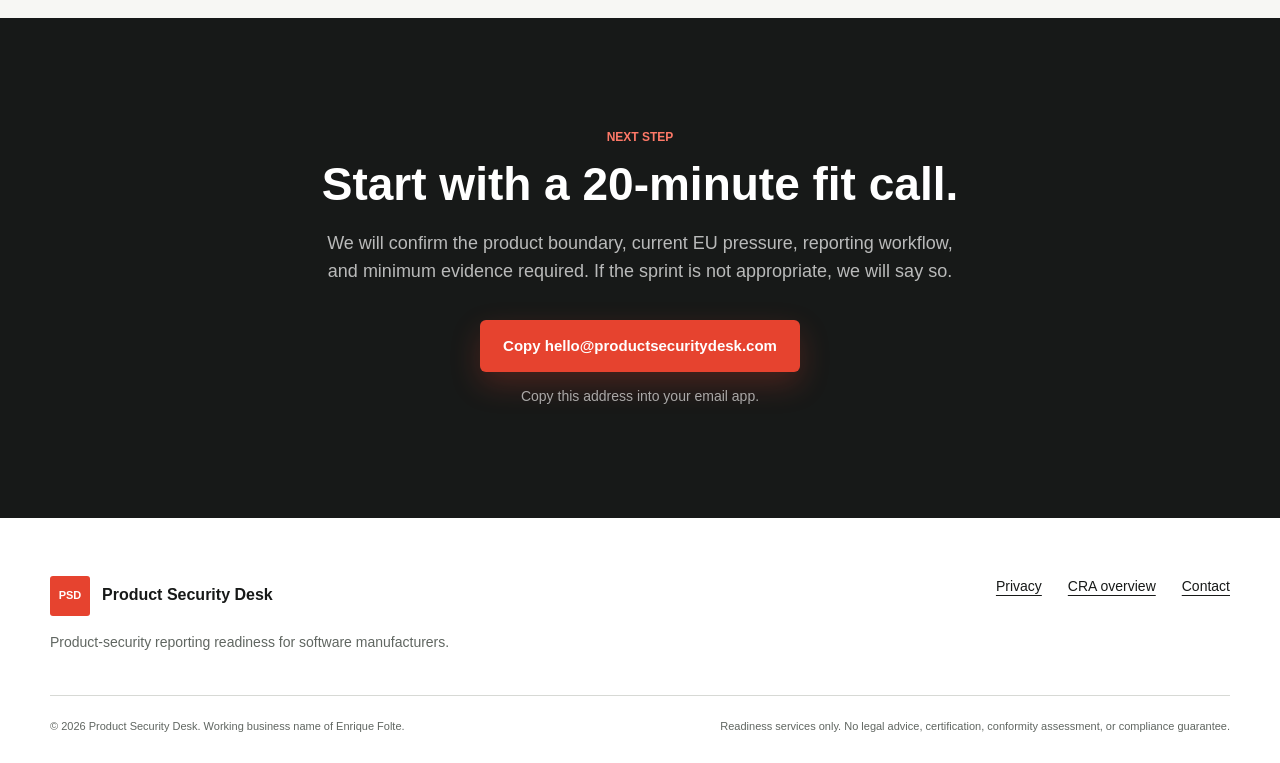
==== commit 795ea086: "Add reliable email copy action" ====
--- a/index.html
+++ b/index.html
@@ -249,7 +249,8 @@
           <p class="eyebrow eyebrow-light">Next step</p>
           <h2 id="contact-title">Start with a 20-minute fit call.</h2>
           <p>We will confirm the product boundary, current EU pressure, reporting workflow, and minimum evidence required. If the sprint is not appropriate, we will say so.</p>
-          <a class="button button-primary" href="mailto:hello@productsecuritydesk.com?subject=CRA%20Reporting%20Readiness%20Sprint">Email hello@productsecuritydesk.com</a>
+          <button class="button button-primary" type="button" data-copy-email="hello@productsecuritydesk.com">Copy hello@productsecuritydesk.com</button>
+          <span class="copy-status" data-copy-status role="status" aria-live="polite">Copy this address into your email app.</span>
         </div>
       </section>
     </main>
@@ -266,7 +267,7 @@
         <div class="footer-links">
           <a href="privacy.html">Privacy</a>
           <a href="https://digital-strategy.ec.europa.eu/en/policies/cra-summary" rel="noreferrer">CRA overview</a>
-          <a href="mailto:hello@productsecuritydesk.com">Contact</a>
+          <a href="#contact">Contact</a>
         </div>
       </div>
       <div class="shell footer-legal">
@@ -274,5 +275,42 @@
         <p>Readiness services only. No legal advice, certification, conformity assessment, or compliance guarantee.</p>
       </div>
     </footer>
+    <script>
+      (() => {
+        const button = document.querySelector("[data-copy-email]");
+        const status = document.querySelector("[data-copy-status]");
+
+        if (!button || !status) return;
+
+        const copyWithFallback = async (value) => {
+          if (navigator.clipboard && window.isSecureContext) {
+            await navigator.clipboard.writeText(value);
+            return;
+          }
+
+          const field = document.createElement("textarea");
+          field.value = value;
+          field.setAttribute("readonly", "");
+          field.style.position = "fixed";
+          field.style.opacity = "0";
+          document.body.appendChild(field);
+          field.select();
+          const copied = document.execCommand("copy");
+          field.remove();
+          if (!copied) throw new Error("Copy command failed");
+        };
+
+        button.addEventListener("click", async () => {
+          const email = button.dataset.copyEmail;
+          try {
+            await copyWithFallback(email);
+            button.textContent = "Email address copied";
+            status.textContent = `Copied: ${email}`;
+          } catch {
+            status.textContent = `Copy failed. Select this address: ${email}`;
+          }
+        });
+      })();
+    </script>
   </body>
 </html>
--- a/styles.css
+++ b/styles.css
@@ -191,6 +191,8 @@
   padding: 13px 22px;
   border: 1px solid transparent;
   border-radius: var(--radius);
+  cursor: pointer;
+  font-family: inherit;
   font-size: 15px;
   font-weight: 740;
   text-decoration: none;
@@ -707,6 +709,14 @@
   font-size: 18px;
 }
 
+.copy-status {
+  display: block;
+  min-height: 22px;
+  margin-top: 14px;
+  color: rgba(255, 255, 255, 0.62);
+  font-size: 14px;
+}
+
 .site-footer {
   padding: 58px 0 28px;
   background: var(--white);
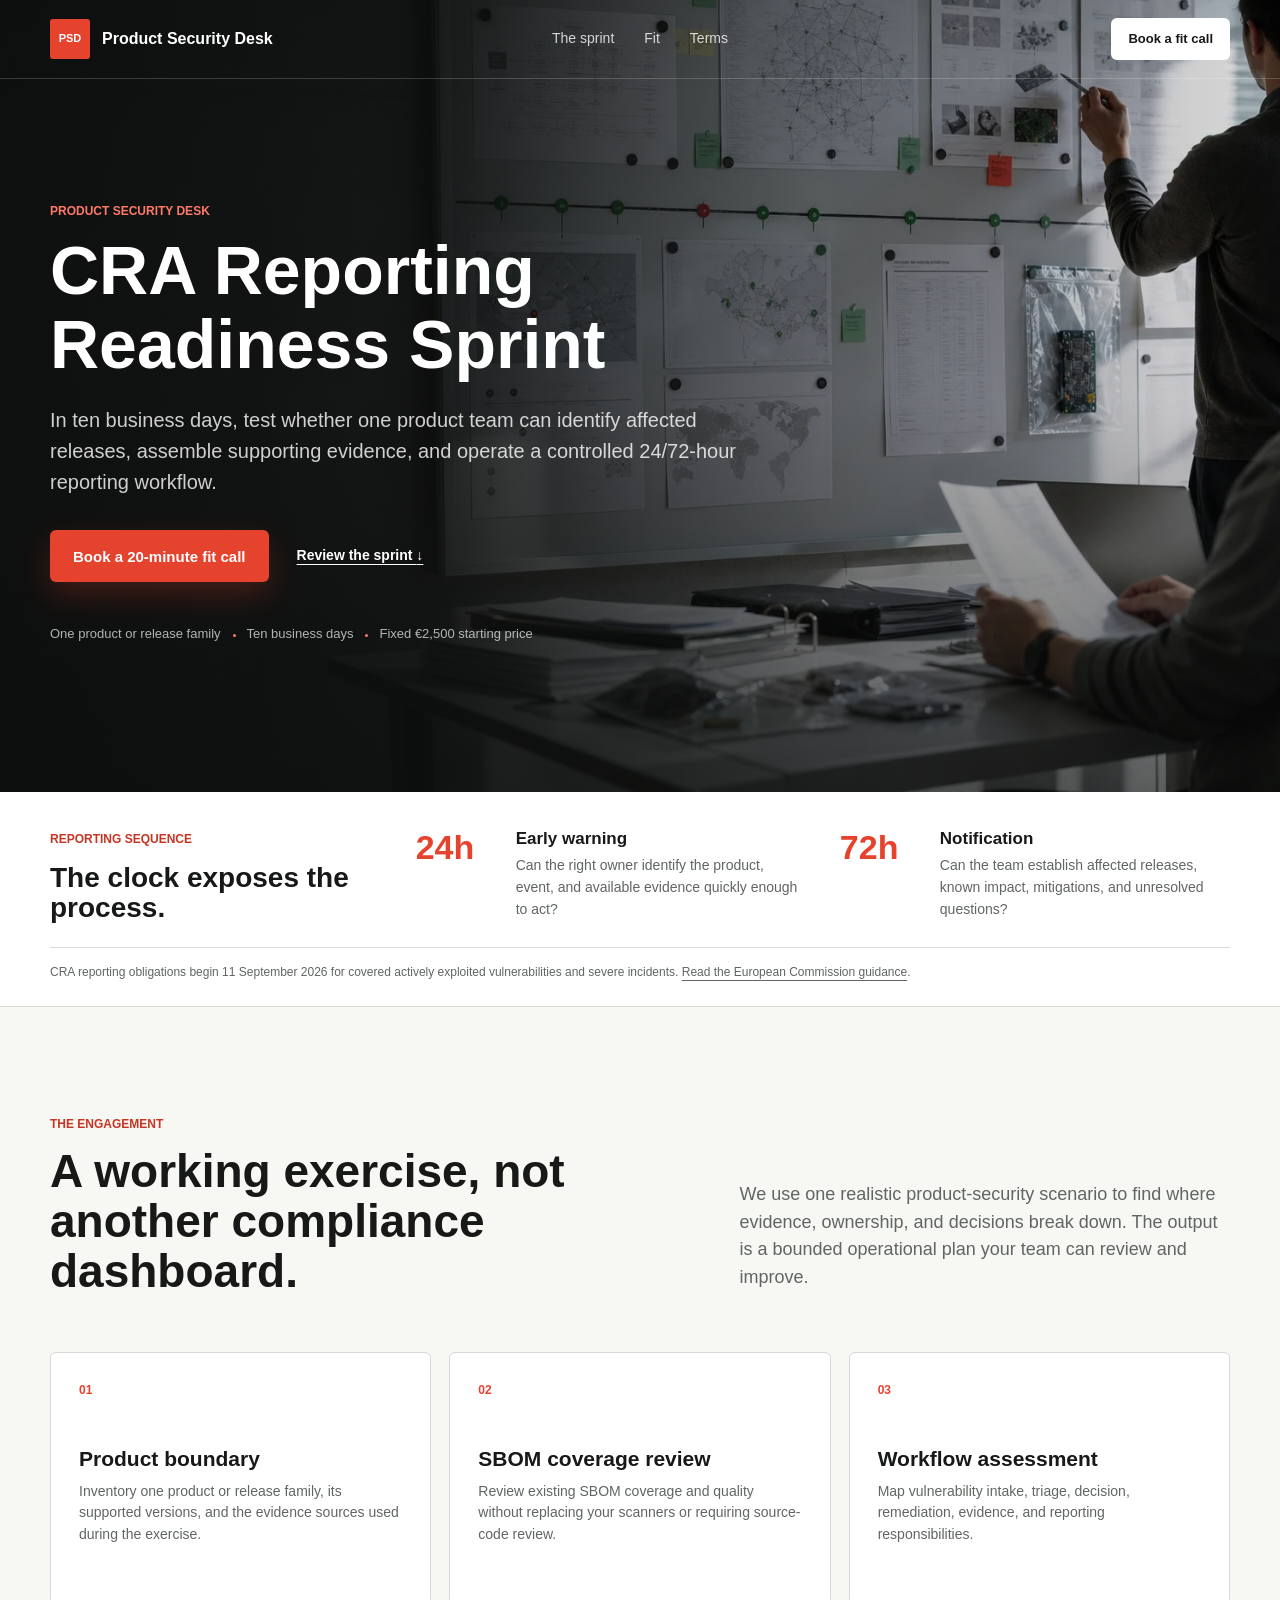
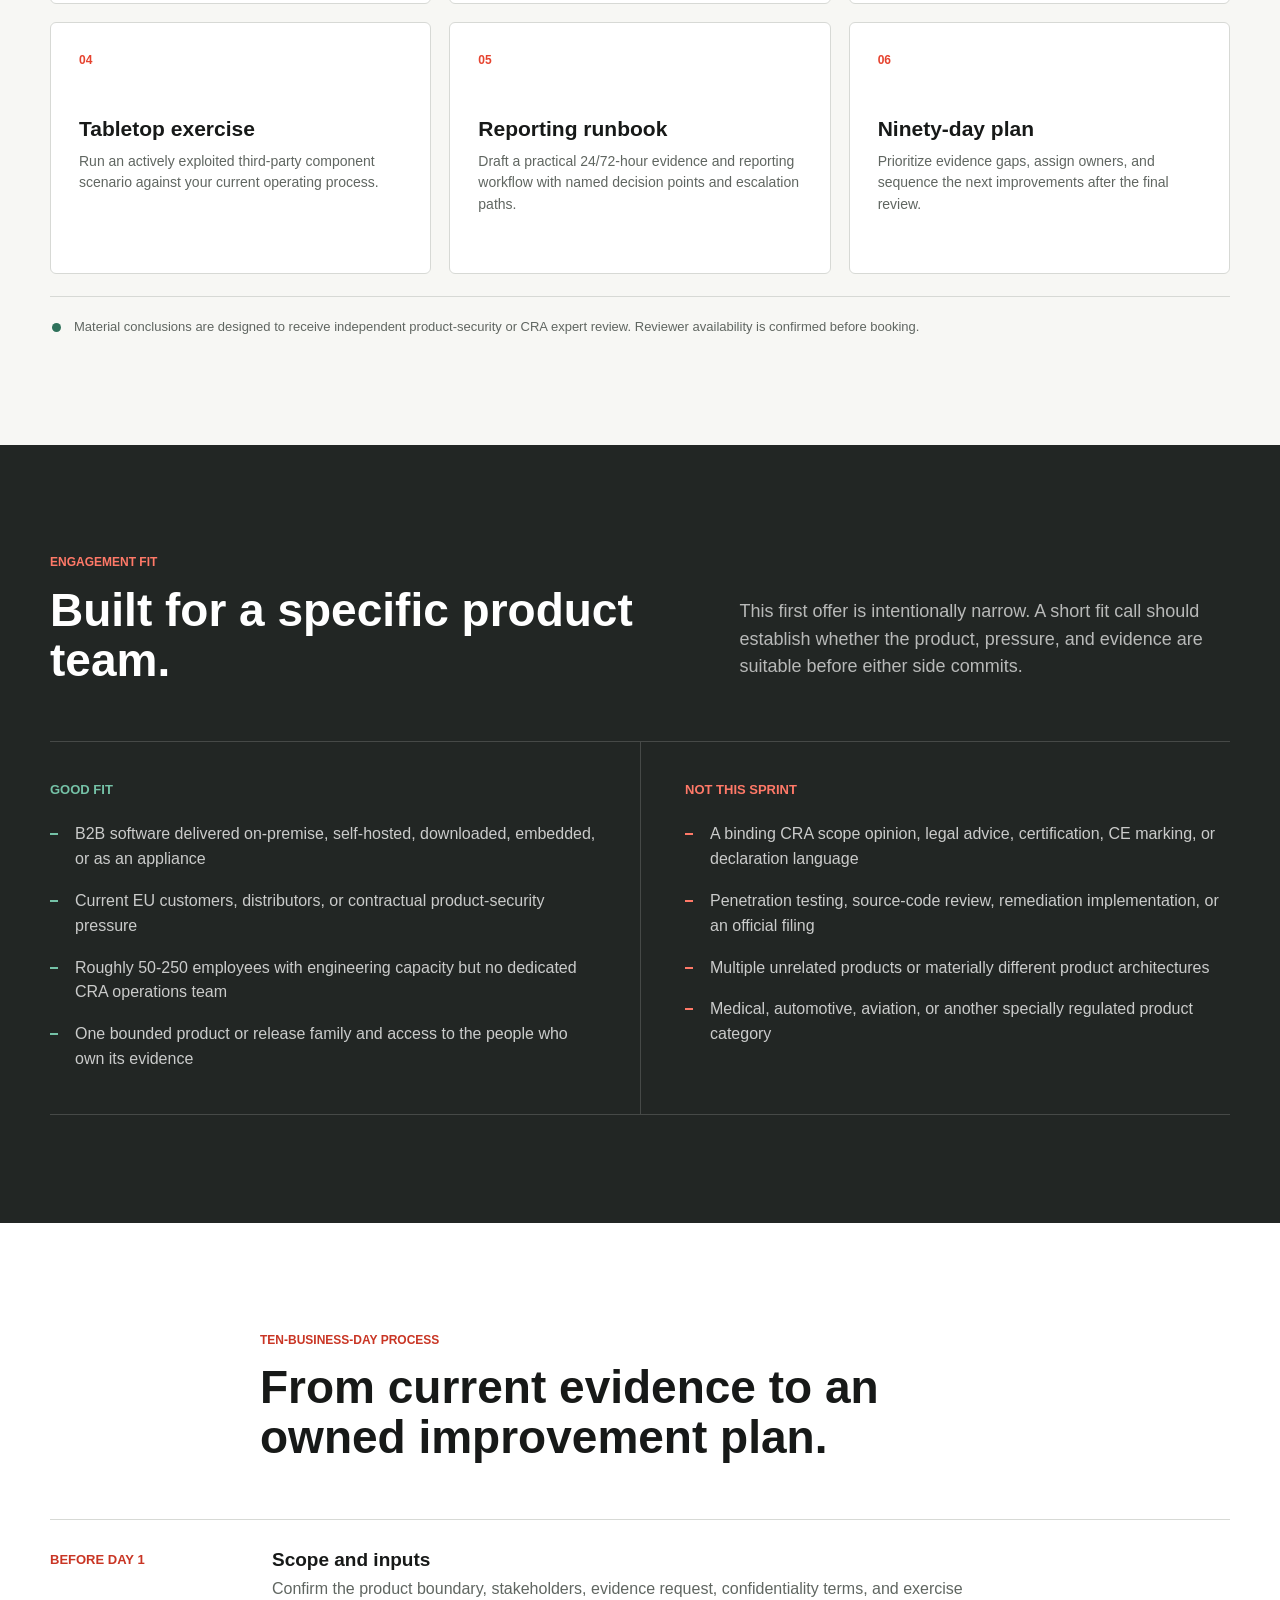
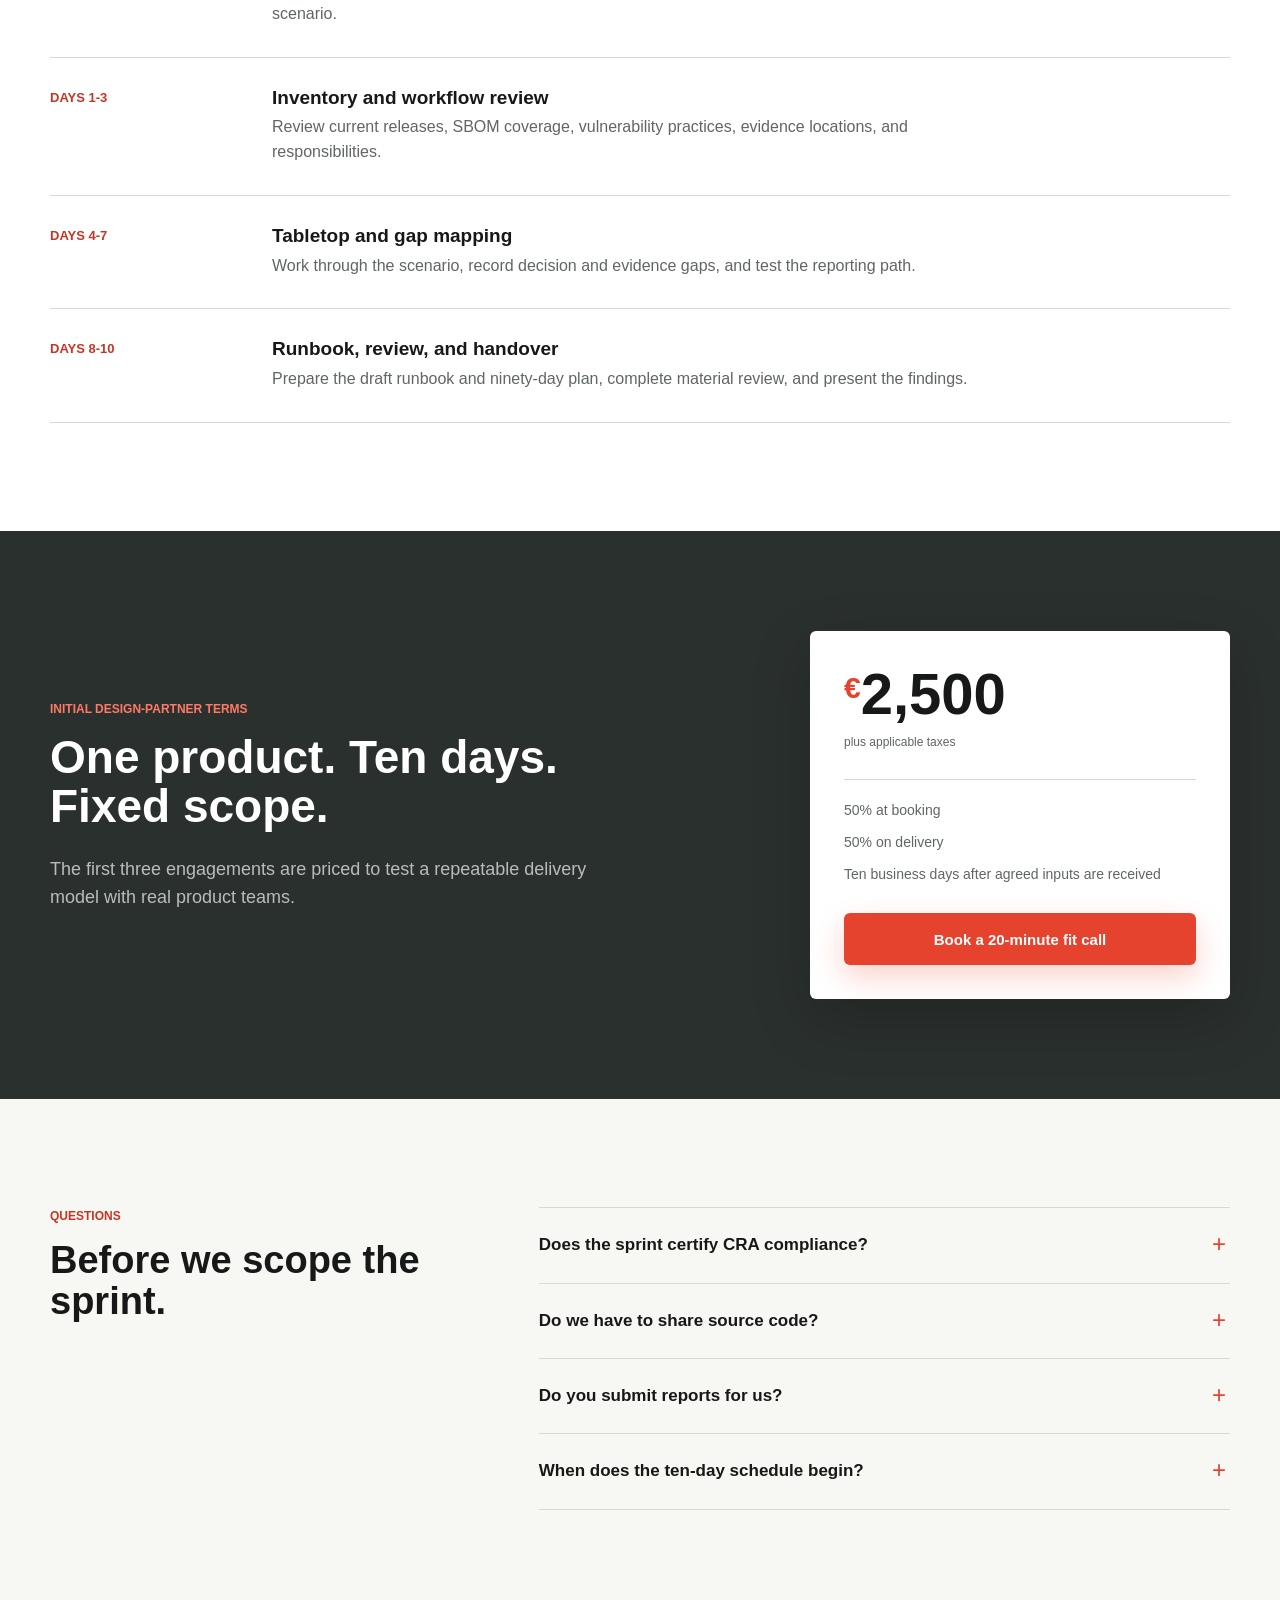
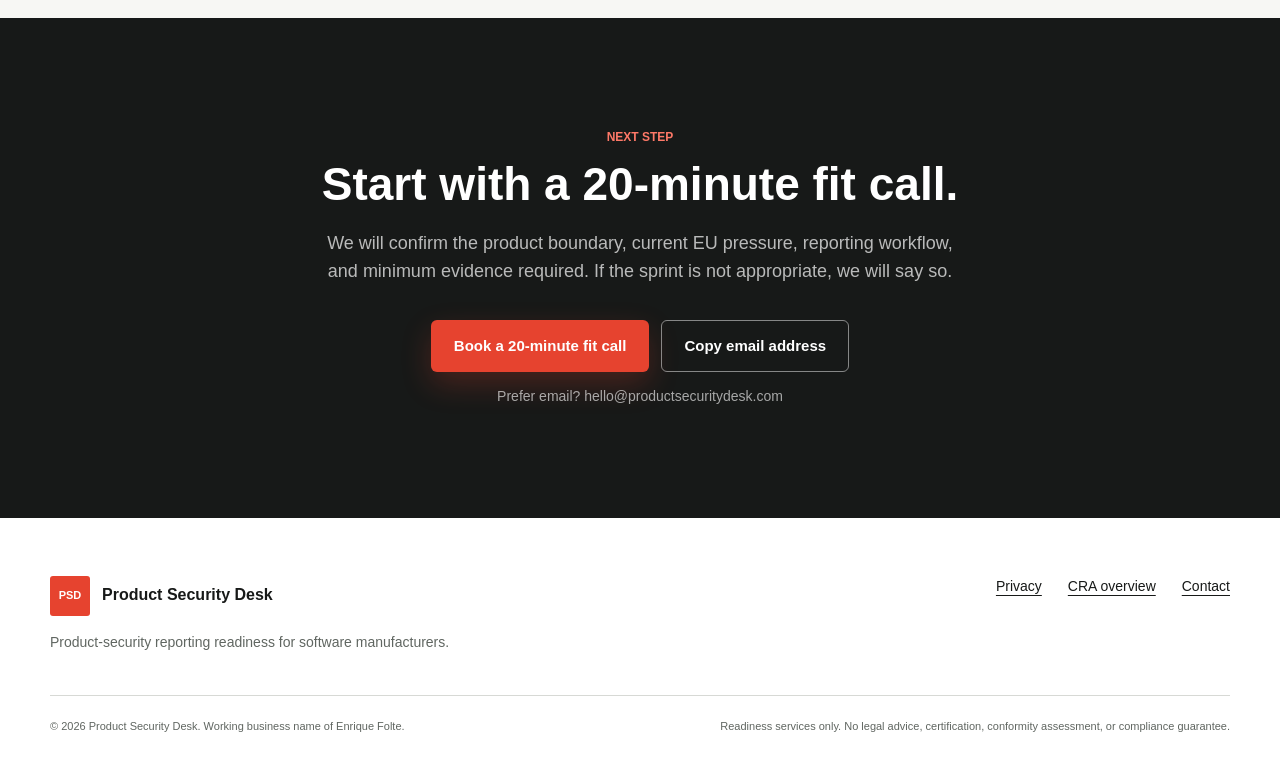
==== commit ccd5102c: "Connect fit-call CTAs to Calendly" ====
--- a/index.html
+++ b/index.html
@@ -29,7 +29,7 @@
           <a href="#fit">Fit</a>
           <a href="#terms">Terms</a>
         </nav>
-        <a class="button button-small button-light" href="#contact">Request a fit call</a>
+        <a class="button button-small button-light" href="https://calendly.com/hello-productsecuritydesk/cra-readiness-fit-call" target="_blank" rel="noreferrer">Book a fit call</a>
       </div>
     </header>
 
@@ -43,7 +43,7 @@
             <h1 id="hero-title">CRA Reporting Readiness Sprint</h1>
             <p class="hero-lede">In ten business days, test whether one product team can identify affected releases, assemble supporting evidence, and operate a controlled 24/72-hour reporting workflow.</p>
             <div class="hero-actions">
-              <a class="button button-primary" href="#contact">Request a fit call</a>
+              <a class="button button-primary" href="https://calendly.com/hello-productsecuritydesk/cra-readiness-fit-call" target="_blank" rel="noreferrer">Book a 20-minute fit call</a>
               <a class="text-link text-link-light" href="#sprint">Review the sprint <span aria-hidden="true">&darr;</span></a>
             </div>
             <ul class="hero-facts" aria-label="Sprint summary">
@@ -212,7 +212,7 @@
               <li>50% on delivery</li>
               <li>Ten business days after agreed inputs are received</li>
             </ul>
-            <a class="button button-primary button-full" href="#contact">Request a fit call</a>
+            <a class="button button-primary button-full" href="https://calendly.com/hello-productsecuritydesk/cra-readiness-fit-call" target="_blank" rel="noreferrer">Book a 20-minute fit call</a>
           </div>
         </div>
       </section>
@@ -249,8 +249,11 @@
           <p class="eyebrow eyebrow-light">Next step</p>
           <h2 id="contact-title">Start with a 20-minute fit call.</h2>
           <p>We will confirm the product boundary, current EU pressure, reporting workflow, and minimum evidence required. If the sprint is not appropriate, we will say so.</p>
-          <button class="button button-primary" type="button" data-copy-email="hello@productsecuritydesk.com">Copy hello@productsecuritydesk.com</button>
-          <span class="copy-status" data-copy-status role="status" aria-live="polite">Copy this address into your email app.</span>
+          <div class="contact-actions">
+            <a class="button button-primary" href="https://calendly.com/hello-productsecuritydesk/cra-readiness-fit-call" target="_blank" rel="noreferrer">Book a 20-minute fit call</a>
+            <button class="button button-outline" type="button" data-copy-email="hello@productsecuritydesk.com">Copy email address</button>
+          </div>
+          <span class="copy-status" data-copy-status role="status" aria-live="polite">Prefer email? hello@productsecuritydesk.com</span>
         </div>
       </section>
     </main>
--- a/styles.css
+++ b/styles.css
@@ -222,6 +222,17 @@
   background: var(--paper);
 }
 
+.button-outline {
+  color: var(--white);
+  background: transparent;
+  border-color: rgba(255, 255, 255, 0.48);
+}
+
+.button-outline:hover {
+  background: rgba(255, 255, 255, 0.08);
+  border-color: var(--white);
+}
+
 .button-small {
   min-height: 42px;
   padding: 9px 16px;
@@ -709,6 +720,13 @@
   font-size: 18px;
 }
 
+.contact-actions {
+  display: flex;
+  flex-wrap: wrap;
+  justify-content: center;
+  gap: 12px;
+}
+
 .copy-status {
   display: block;
   min-height: 22px;
@@ -925,6 +943,11 @@
     font-size: 16px;
   }
 
+  .contact-actions {
+    align-items: stretch;
+    flex-direction: column;
+  }
+
   .deliverable-grid,
   .fit-grid {
     grid-template-columns: 1fr;
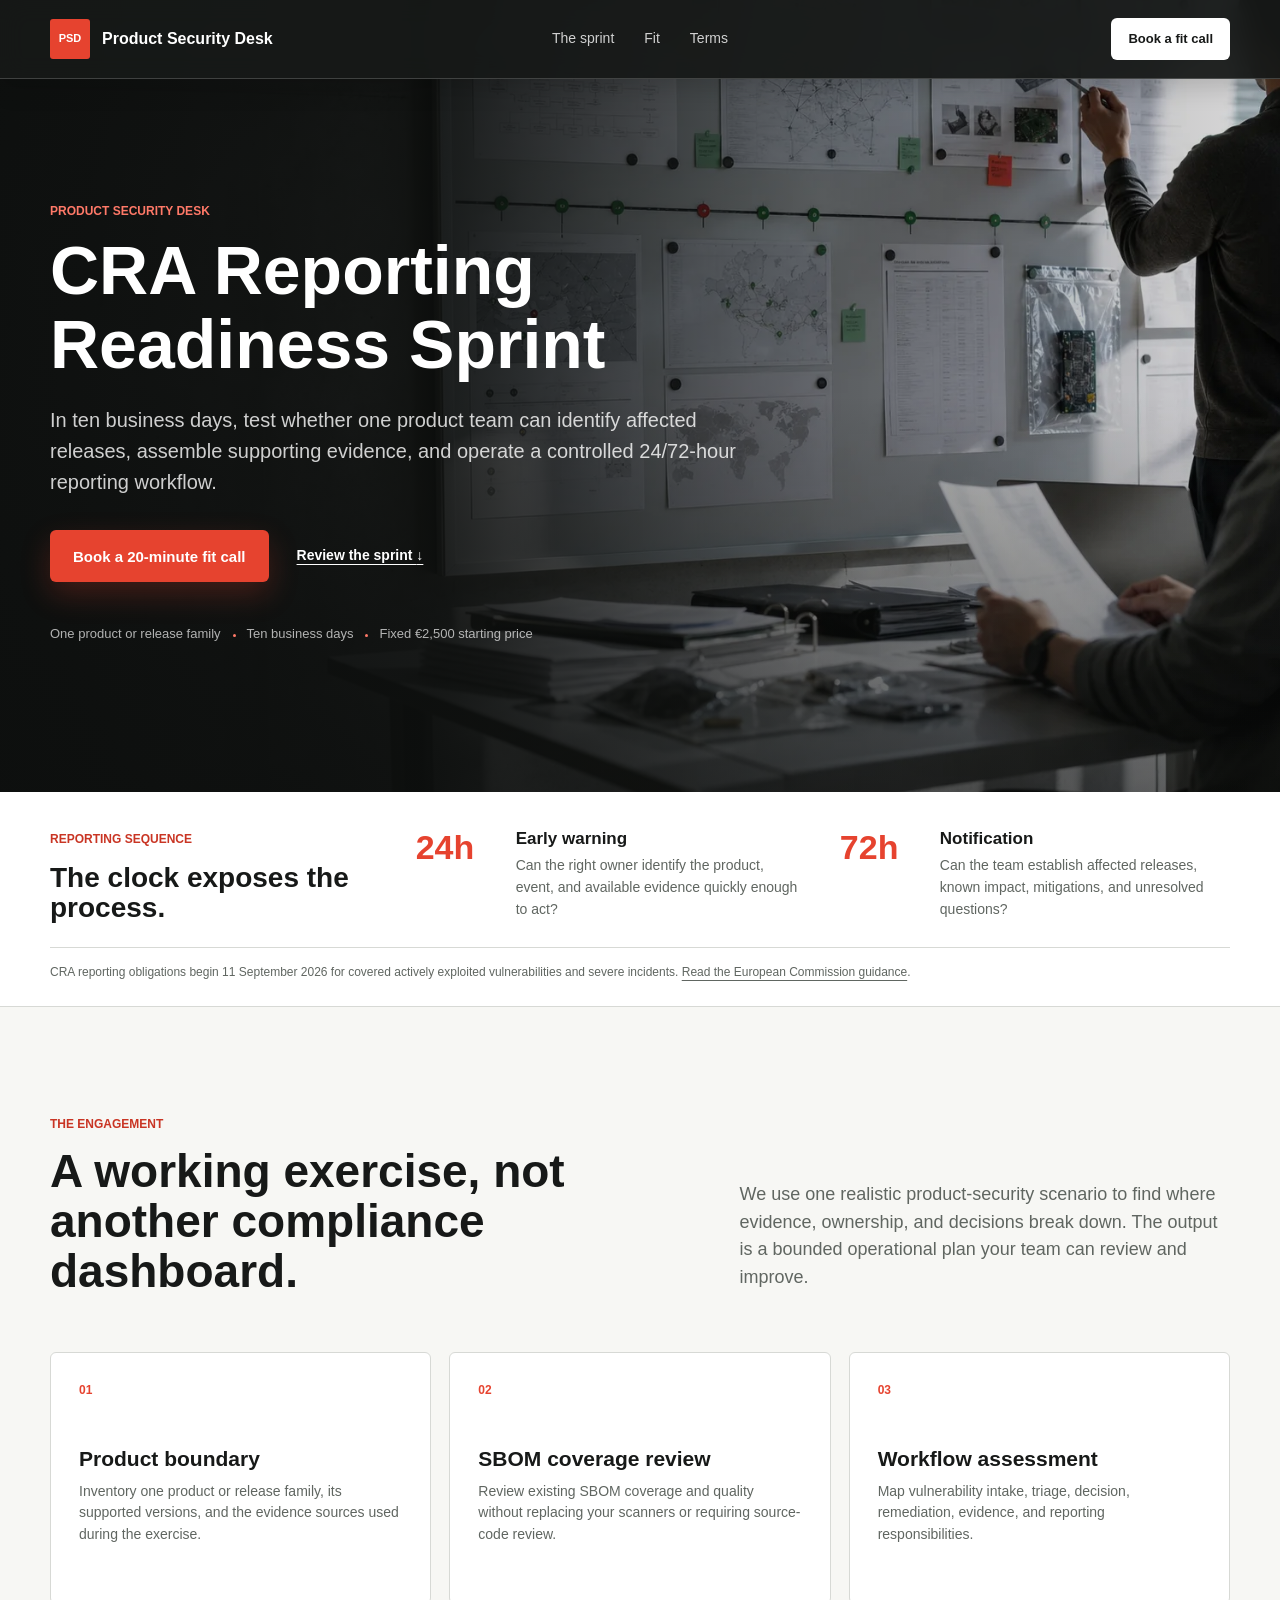
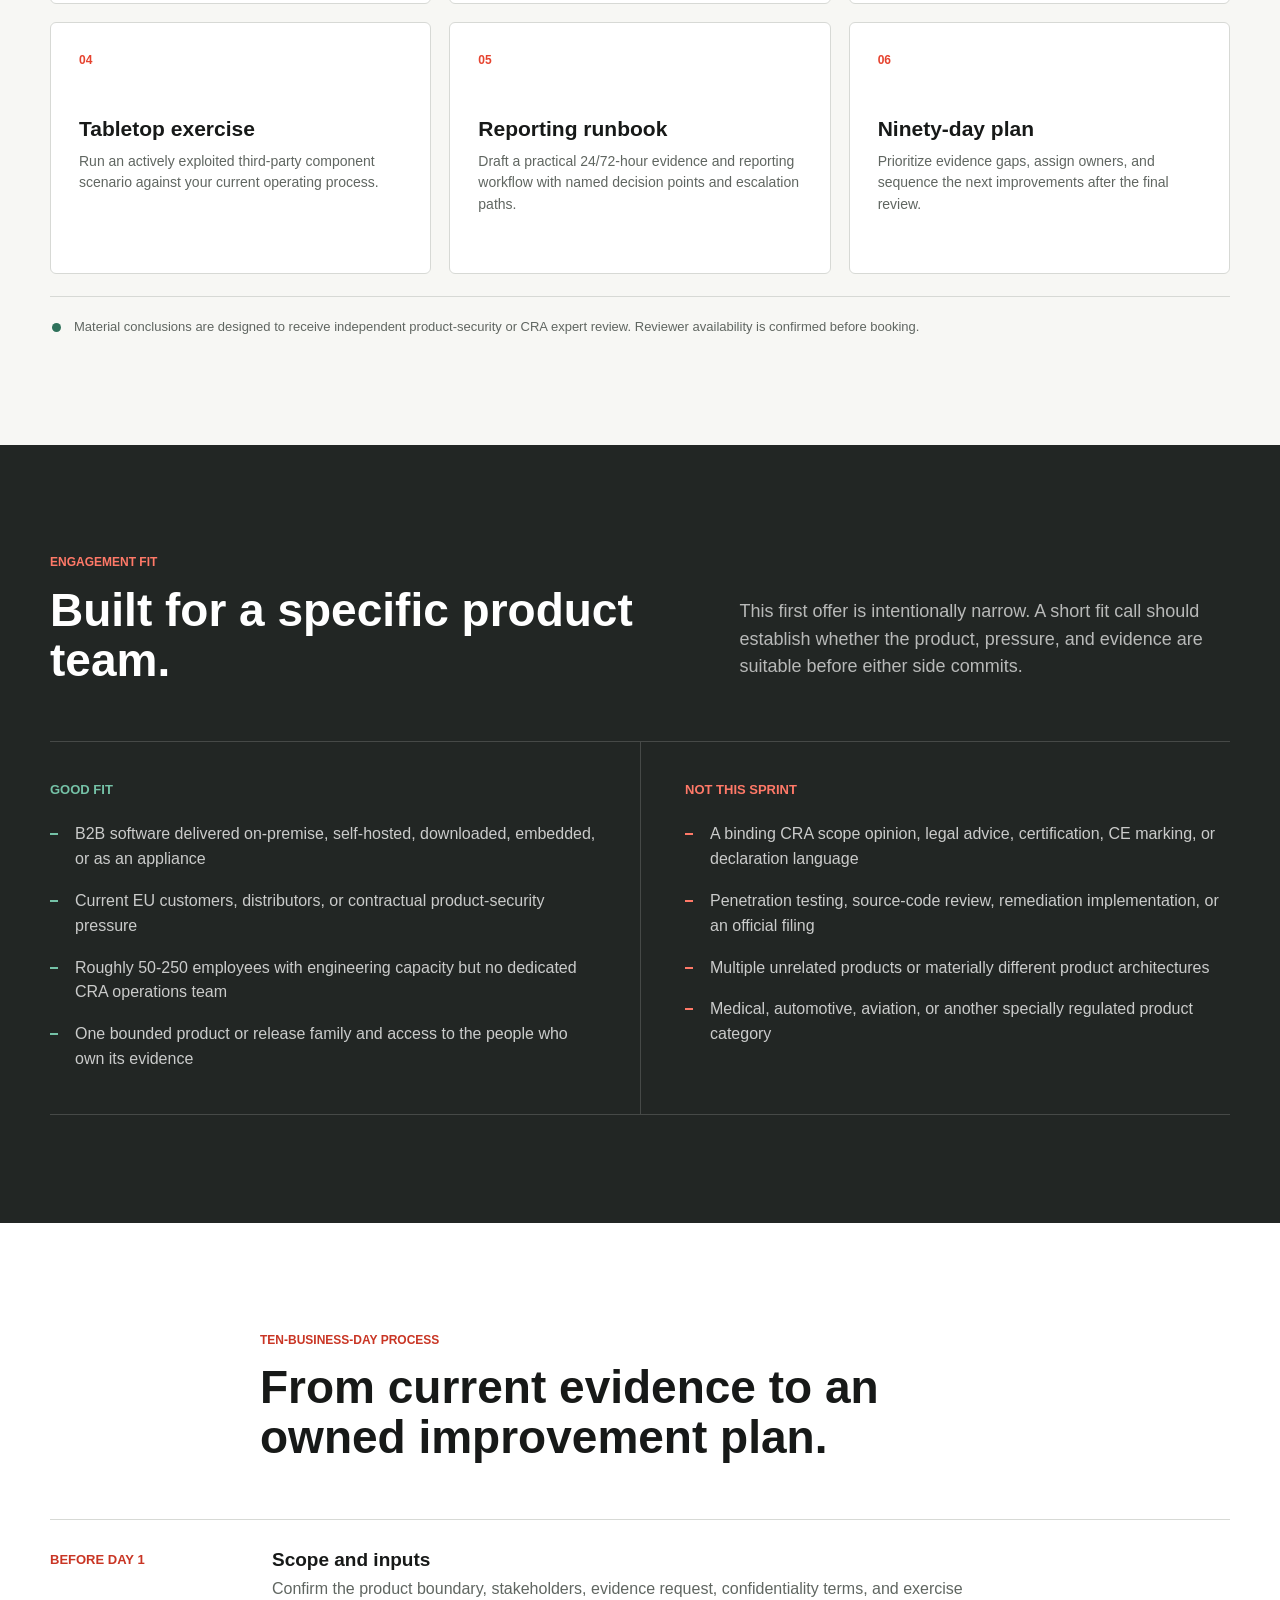
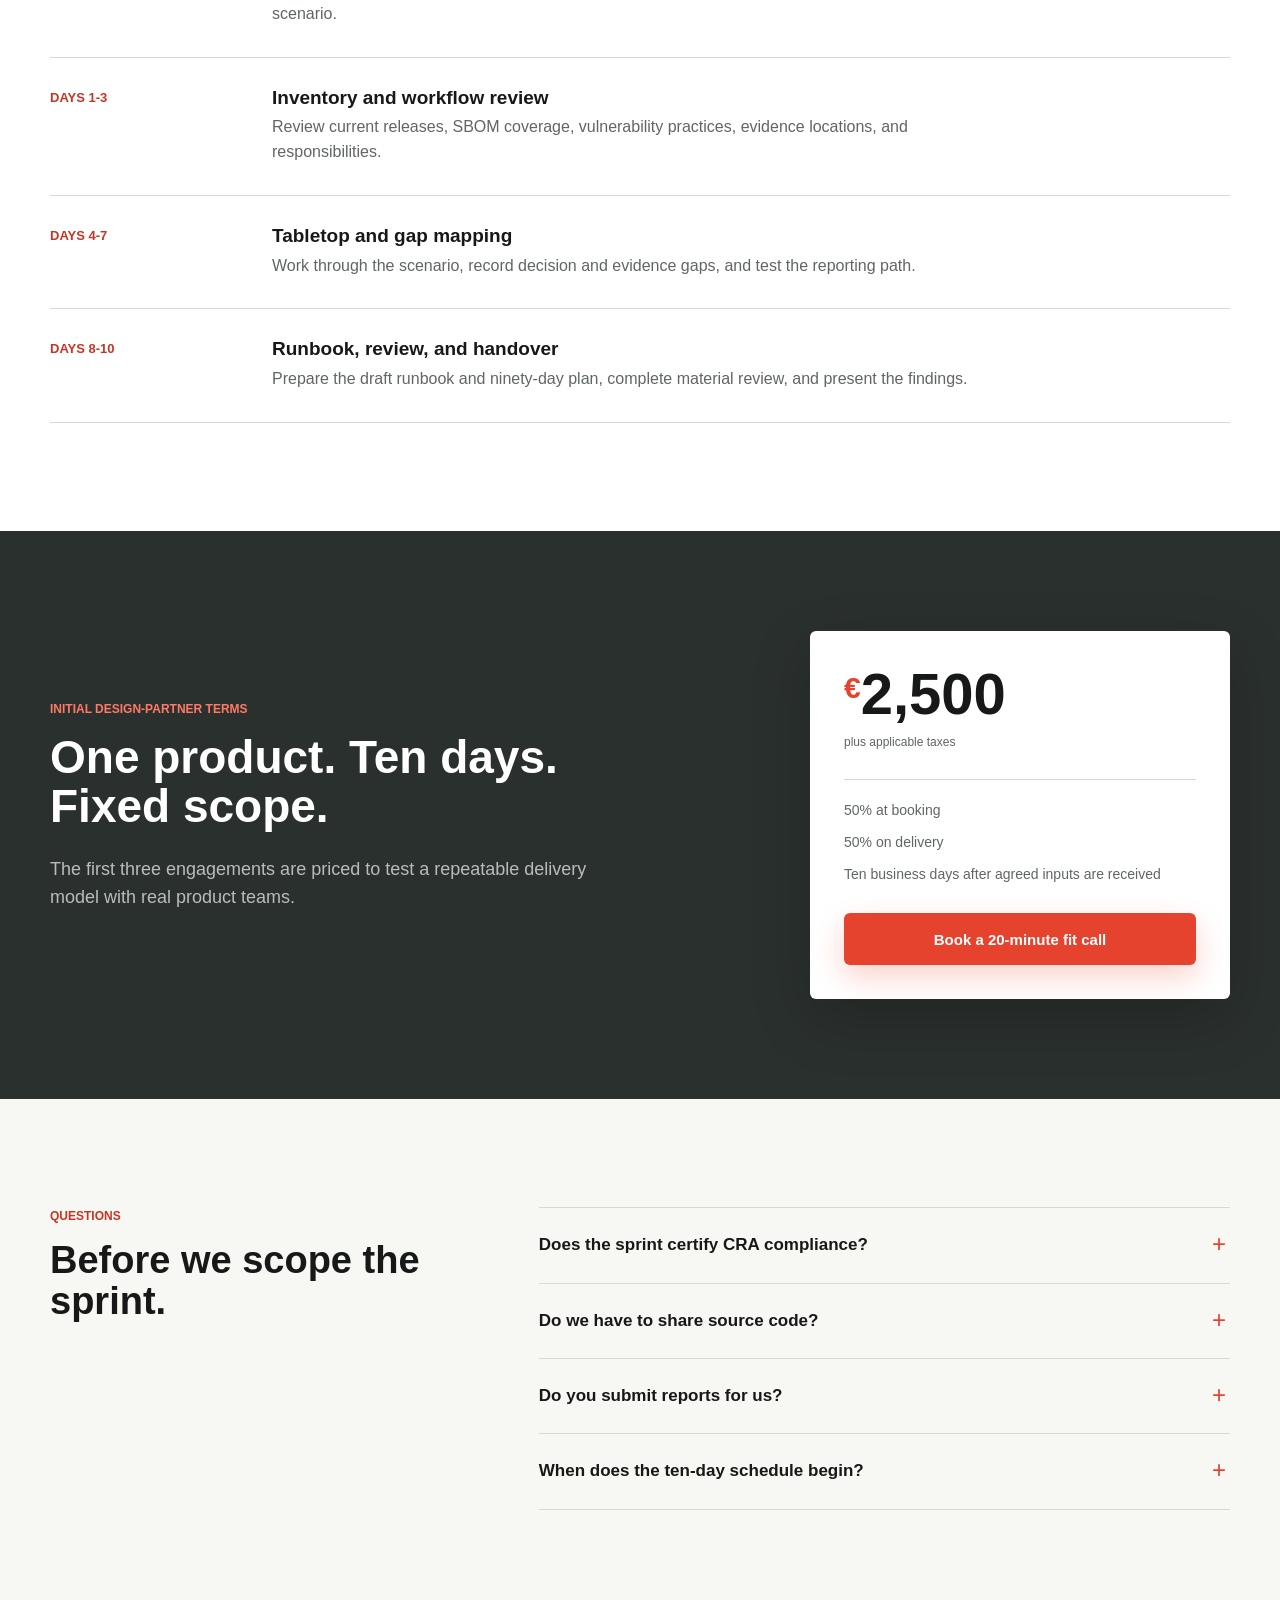
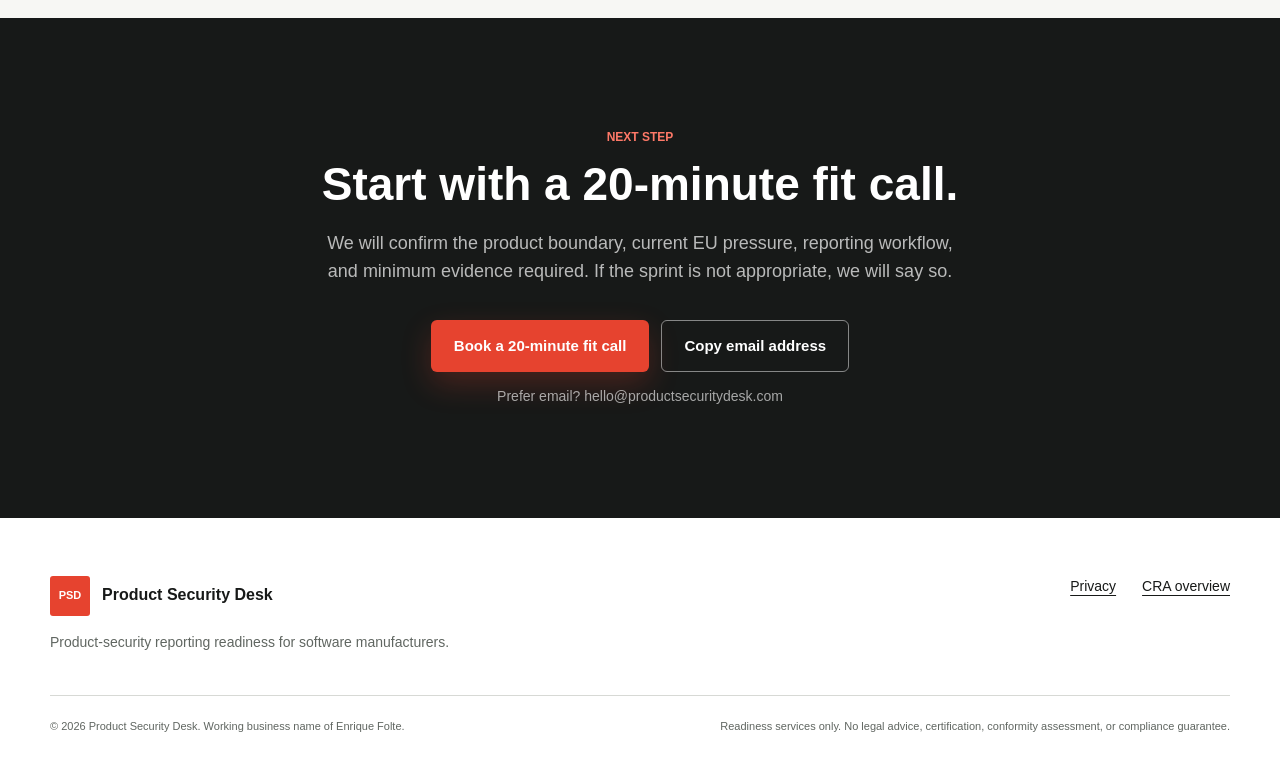
==== commit bb52655e: "Keep booking CTA visible while scrolling" ====
--- a/index.html
+++ b/index.html
@@ -270,7 +270,6 @@
         <div class="footer-links">
           <a href="privacy.html">Privacy</a>
           <a href="https://digital-strategy.ec.europa.eu/en/policies/cra-summary" rel="noreferrer">CRA overview</a>
-          <a href="#contact">Contact</a>
         </div>
       </div>
       <div class="shell footer-legal">
--- a/styles.css
+++ b/styles.css
@@ -121,13 +121,16 @@
 }
 
 .site-header {
-  position: absolute;
-  z-index: 10;
+  position: fixed;
+  z-index: 50;
   top: 0;
   right: 0;
   left: 0;
   color: var(--white);
+  background: rgba(23, 25, 24, 0.94);
   border-bottom: 1px solid rgba(255, 255, 255, 0.18);
+  box-shadow: 0 8px 24px rgba(0, 0, 0, 0.16);
+  backdrop-filter: blur(12px);
 }
 
 .header-inner {
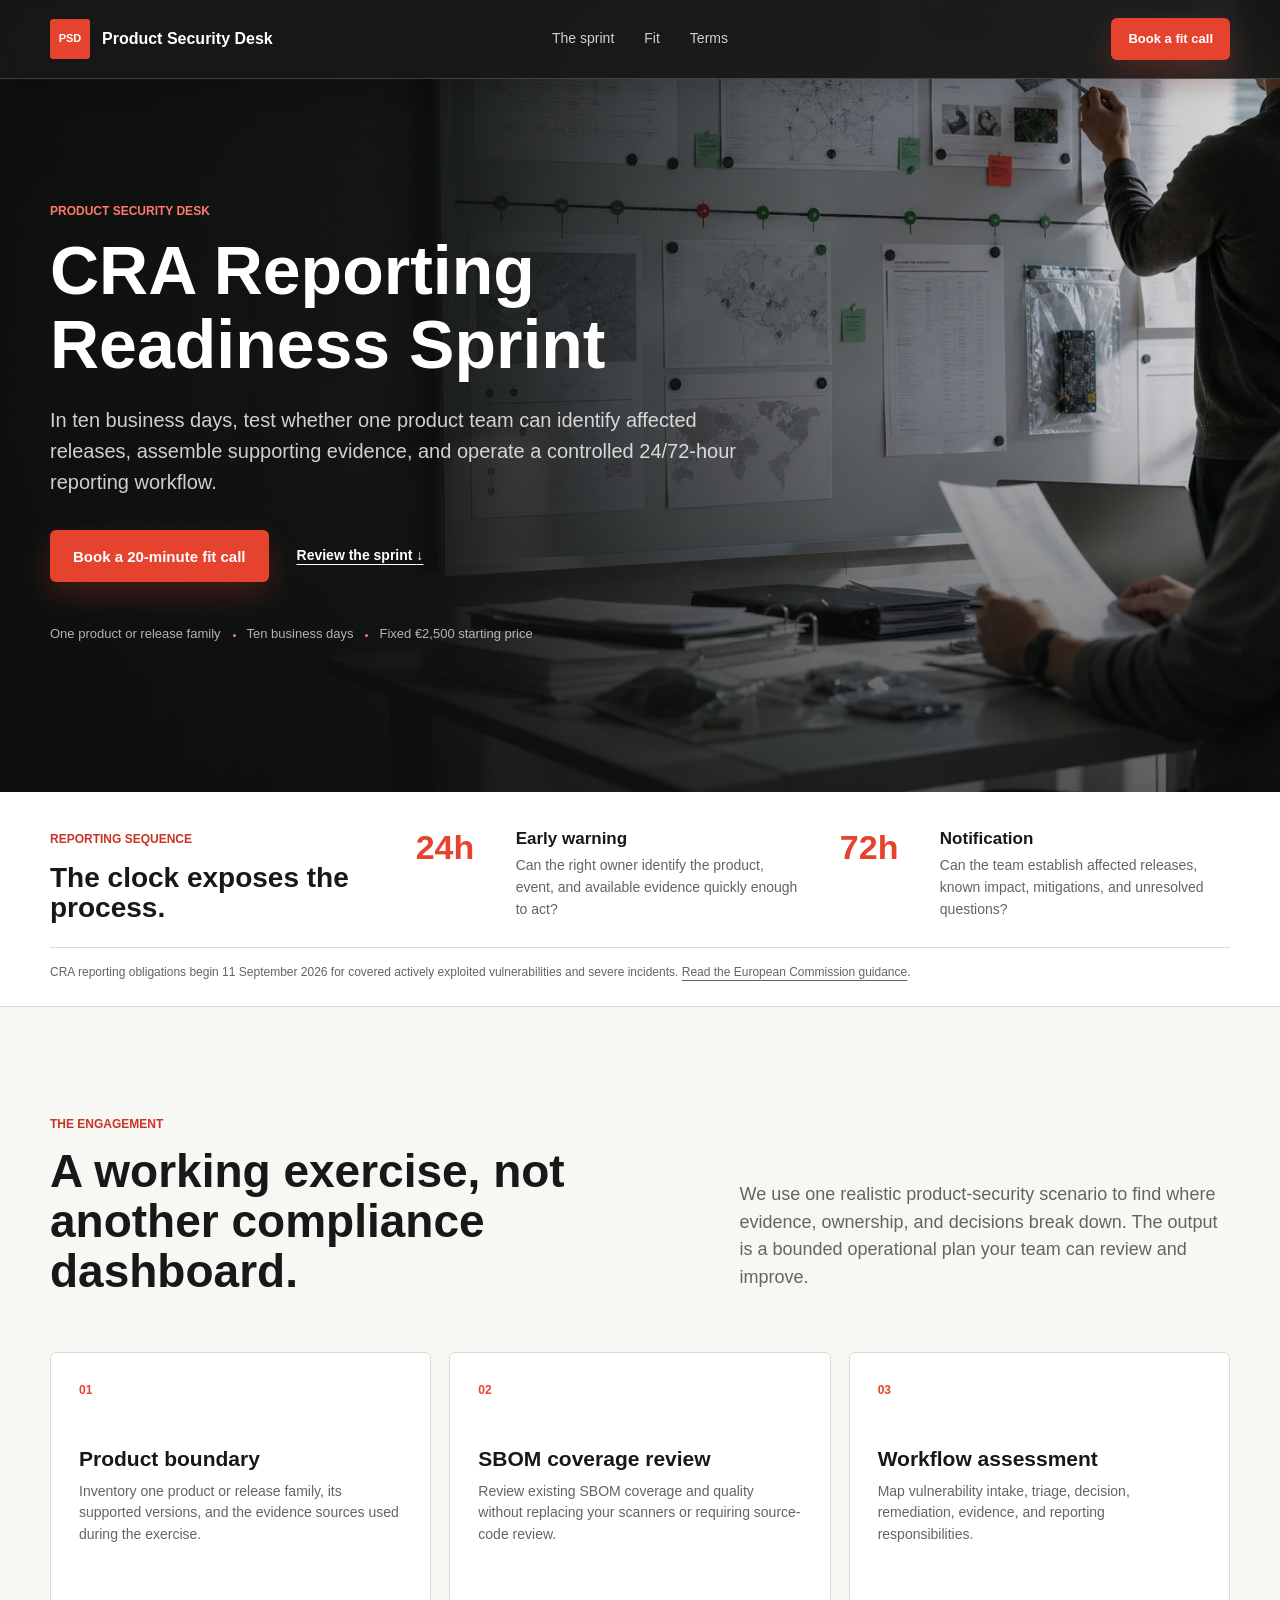
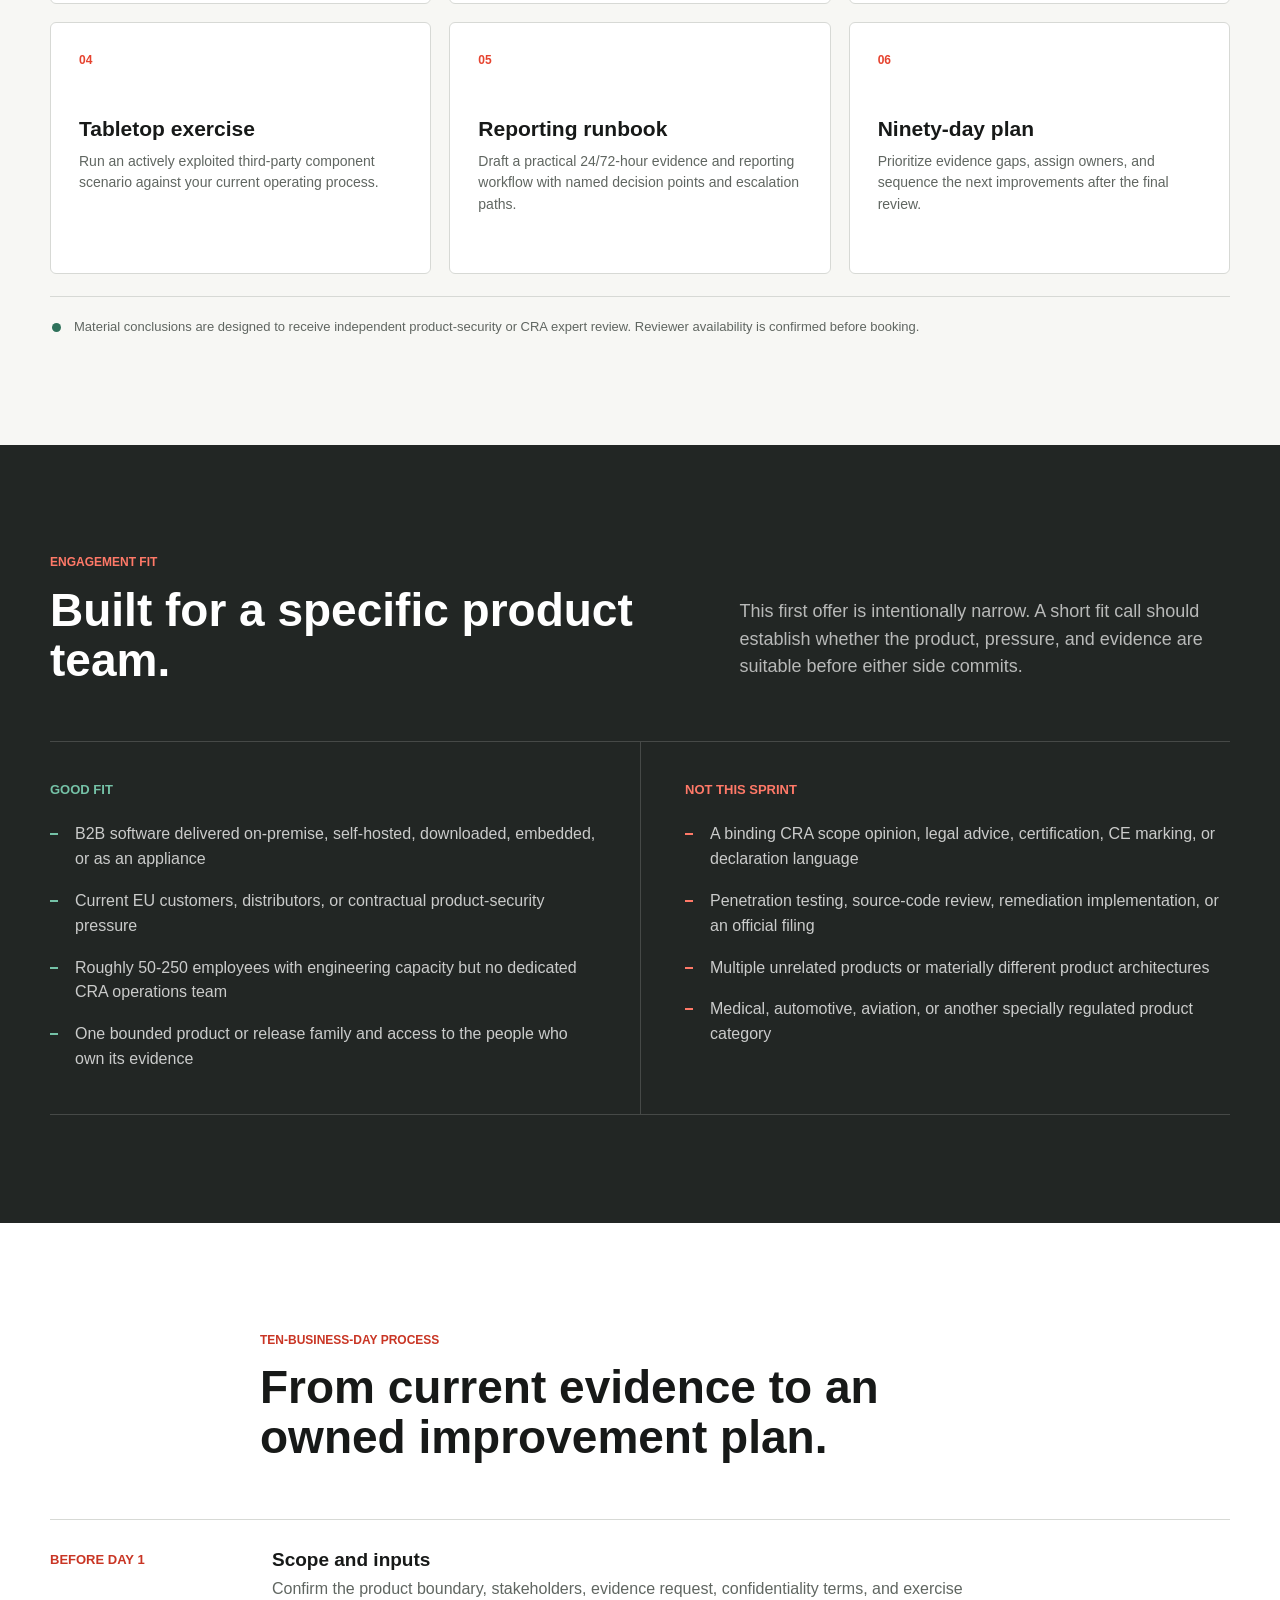
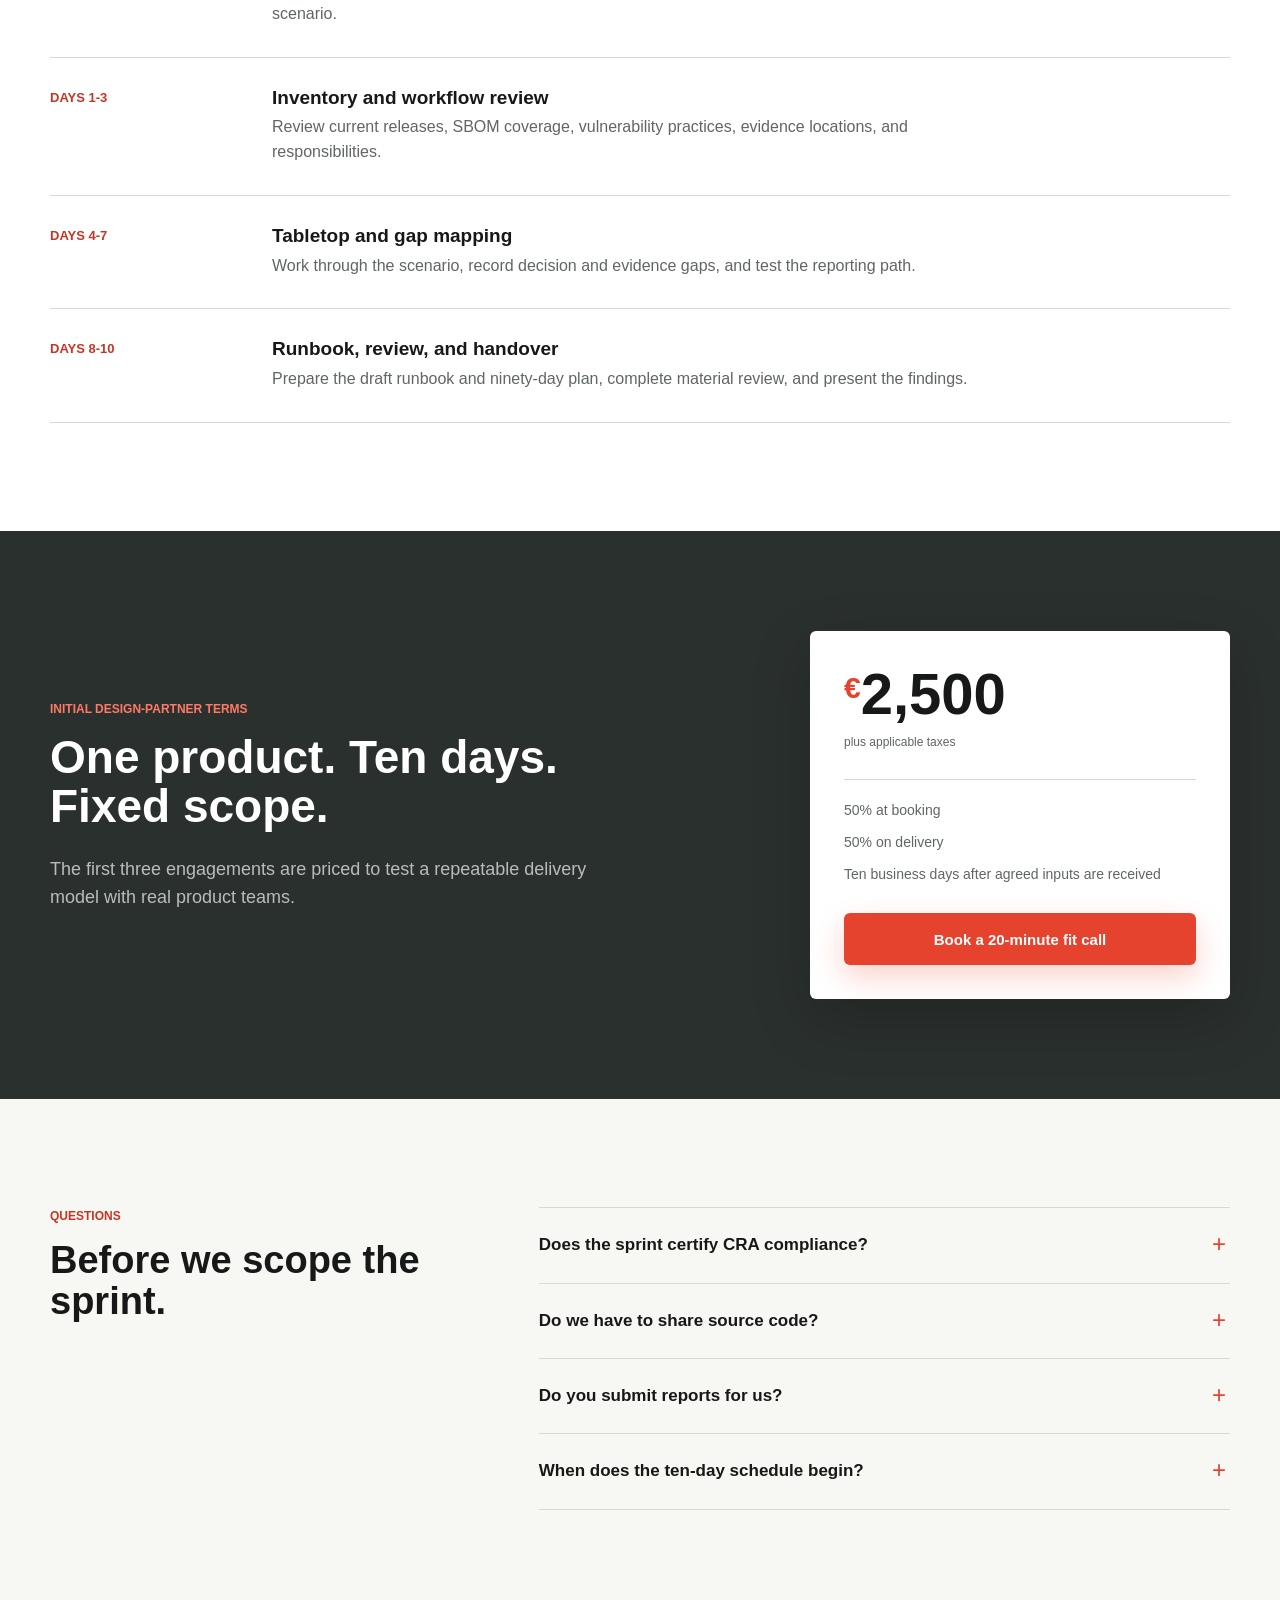
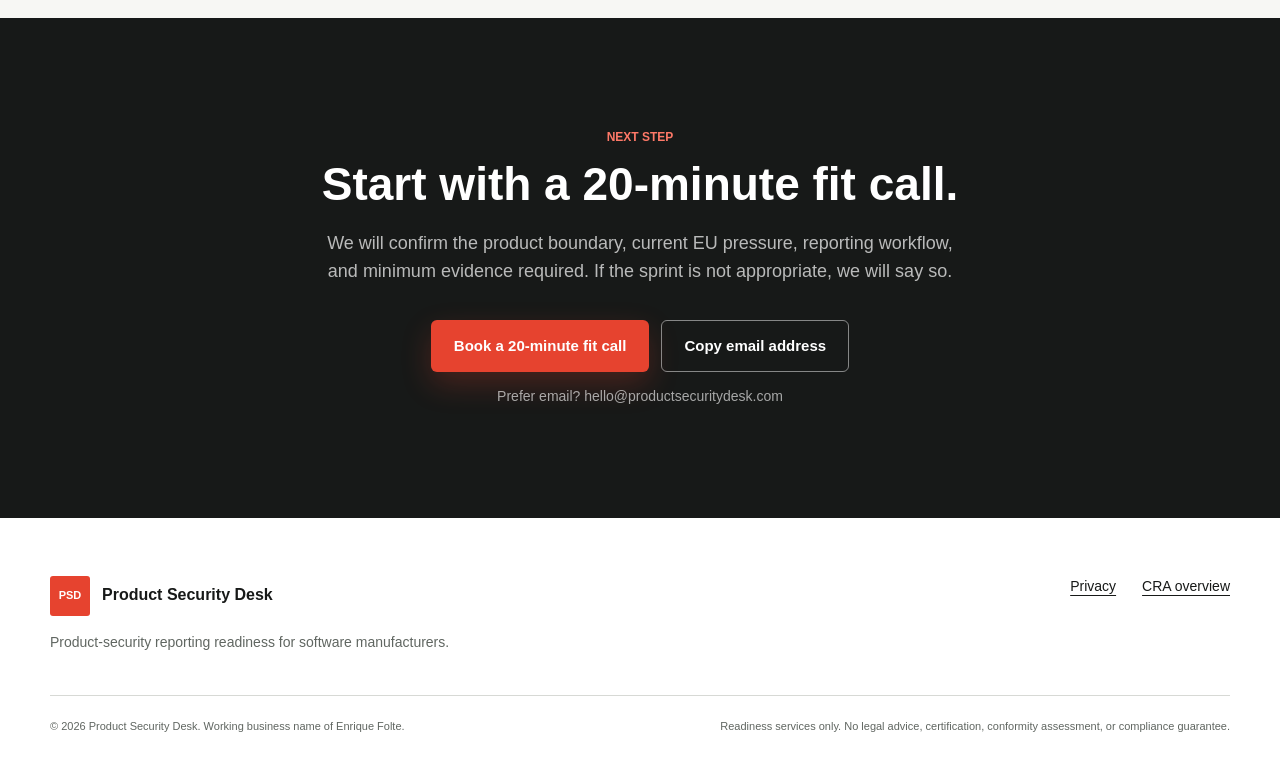
==== commit ee0deaa6: "Emphasize persistent booking CTA" ====
--- a/index.html
+++ b/index.html
@@ -29,7 +29,7 @@
           <a href="#fit">Fit</a>
           <a href="#terms">Terms</a>
         </nav>
-        <a class="button button-small button-light" href="https://calendly.com/hello-productsecuritydesk/cra-readiness-fit-call" target="_blank" rel="noreferrer">Book a fit call</a>
+        <a class="button button-small button-primary" href="https://calendly.com/hello-productsecuritydesk/cra-readiness-fit-call" target="_blank" rel="noreferrer">Book a fit call</a>
       </div>
     </header>
 
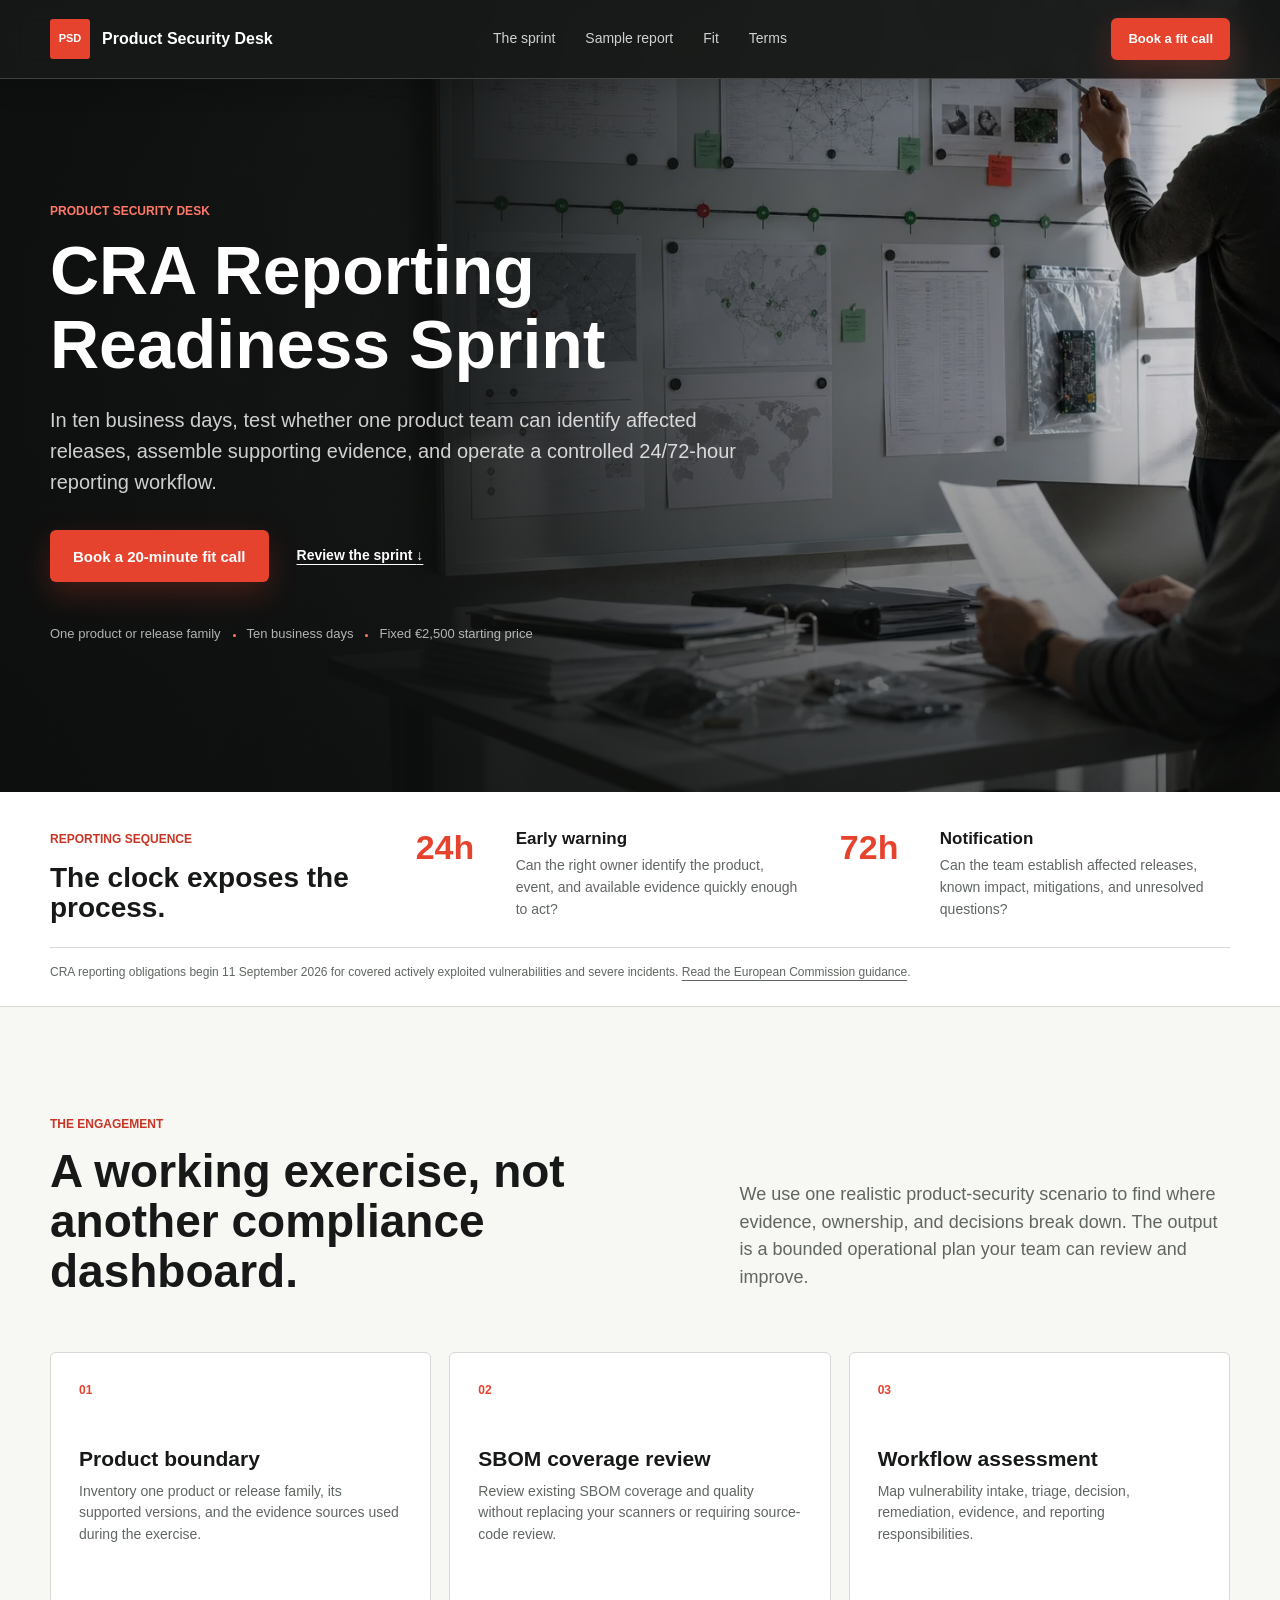
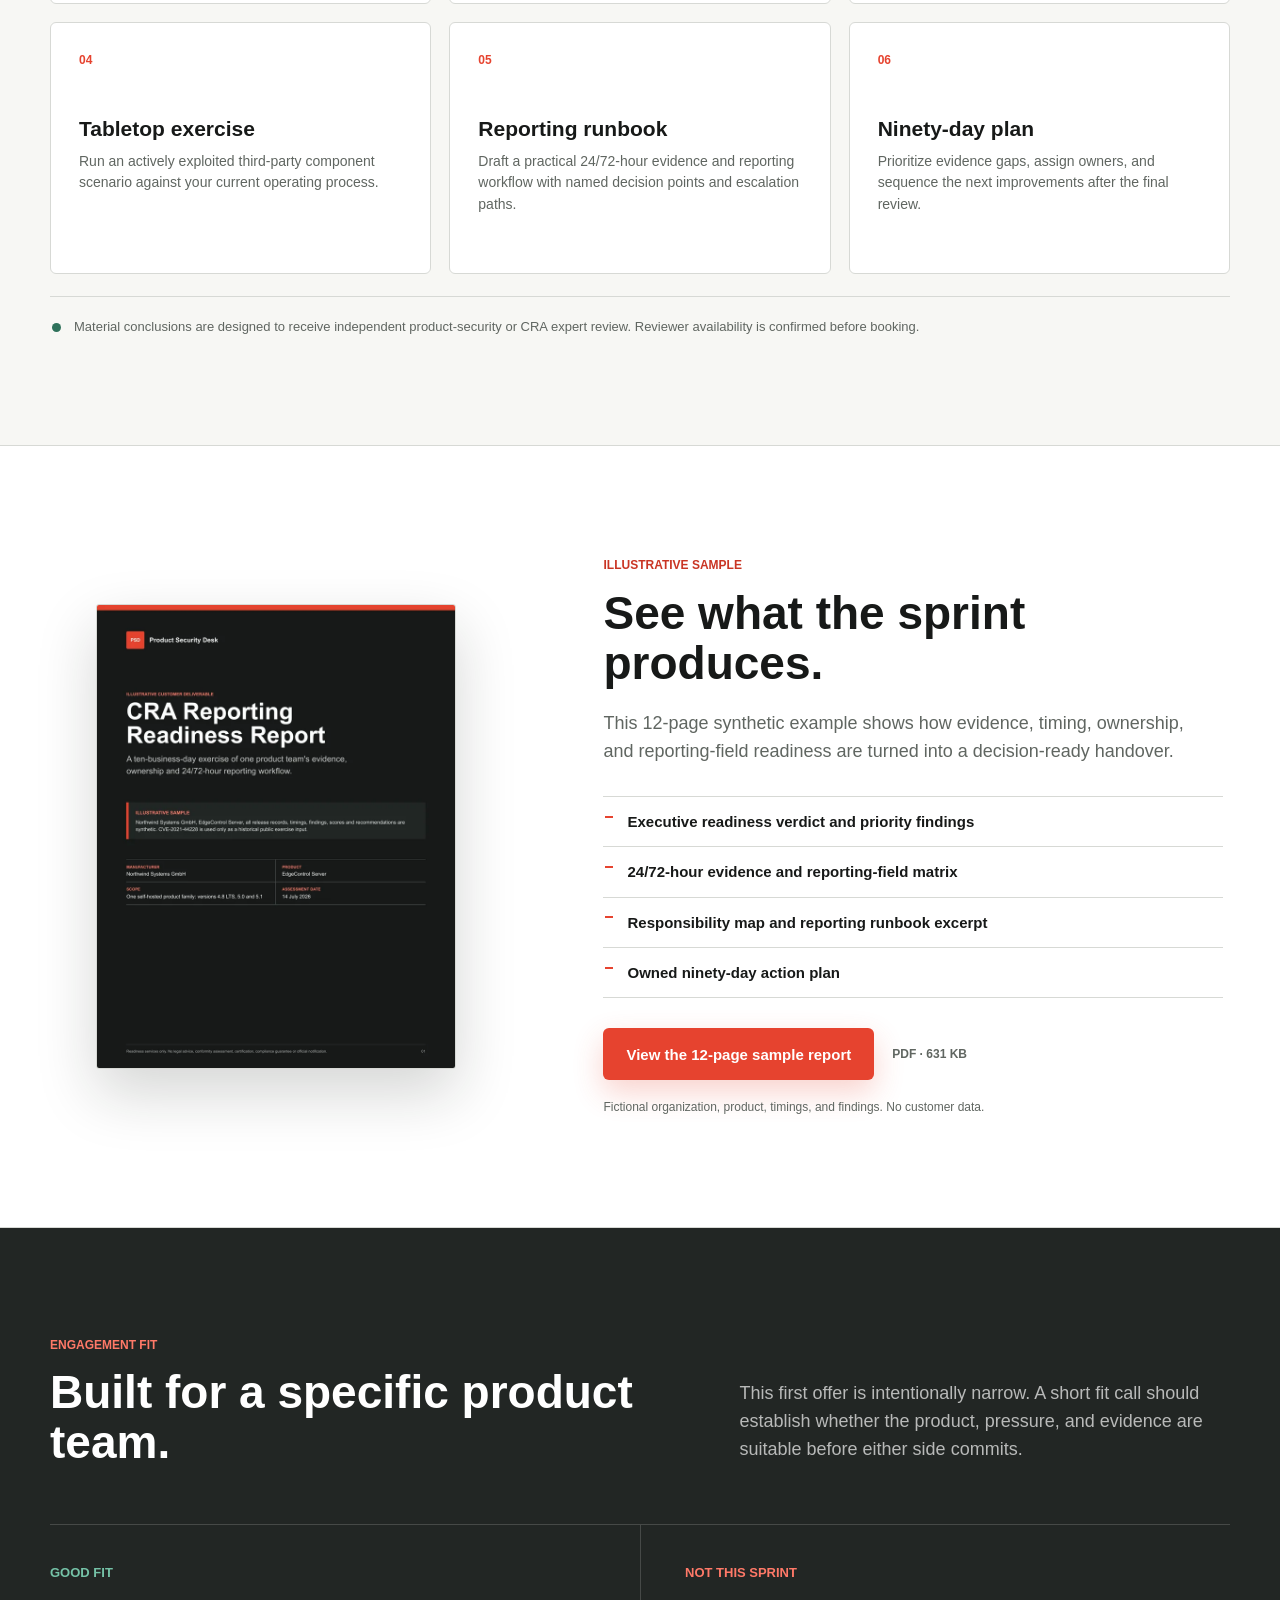
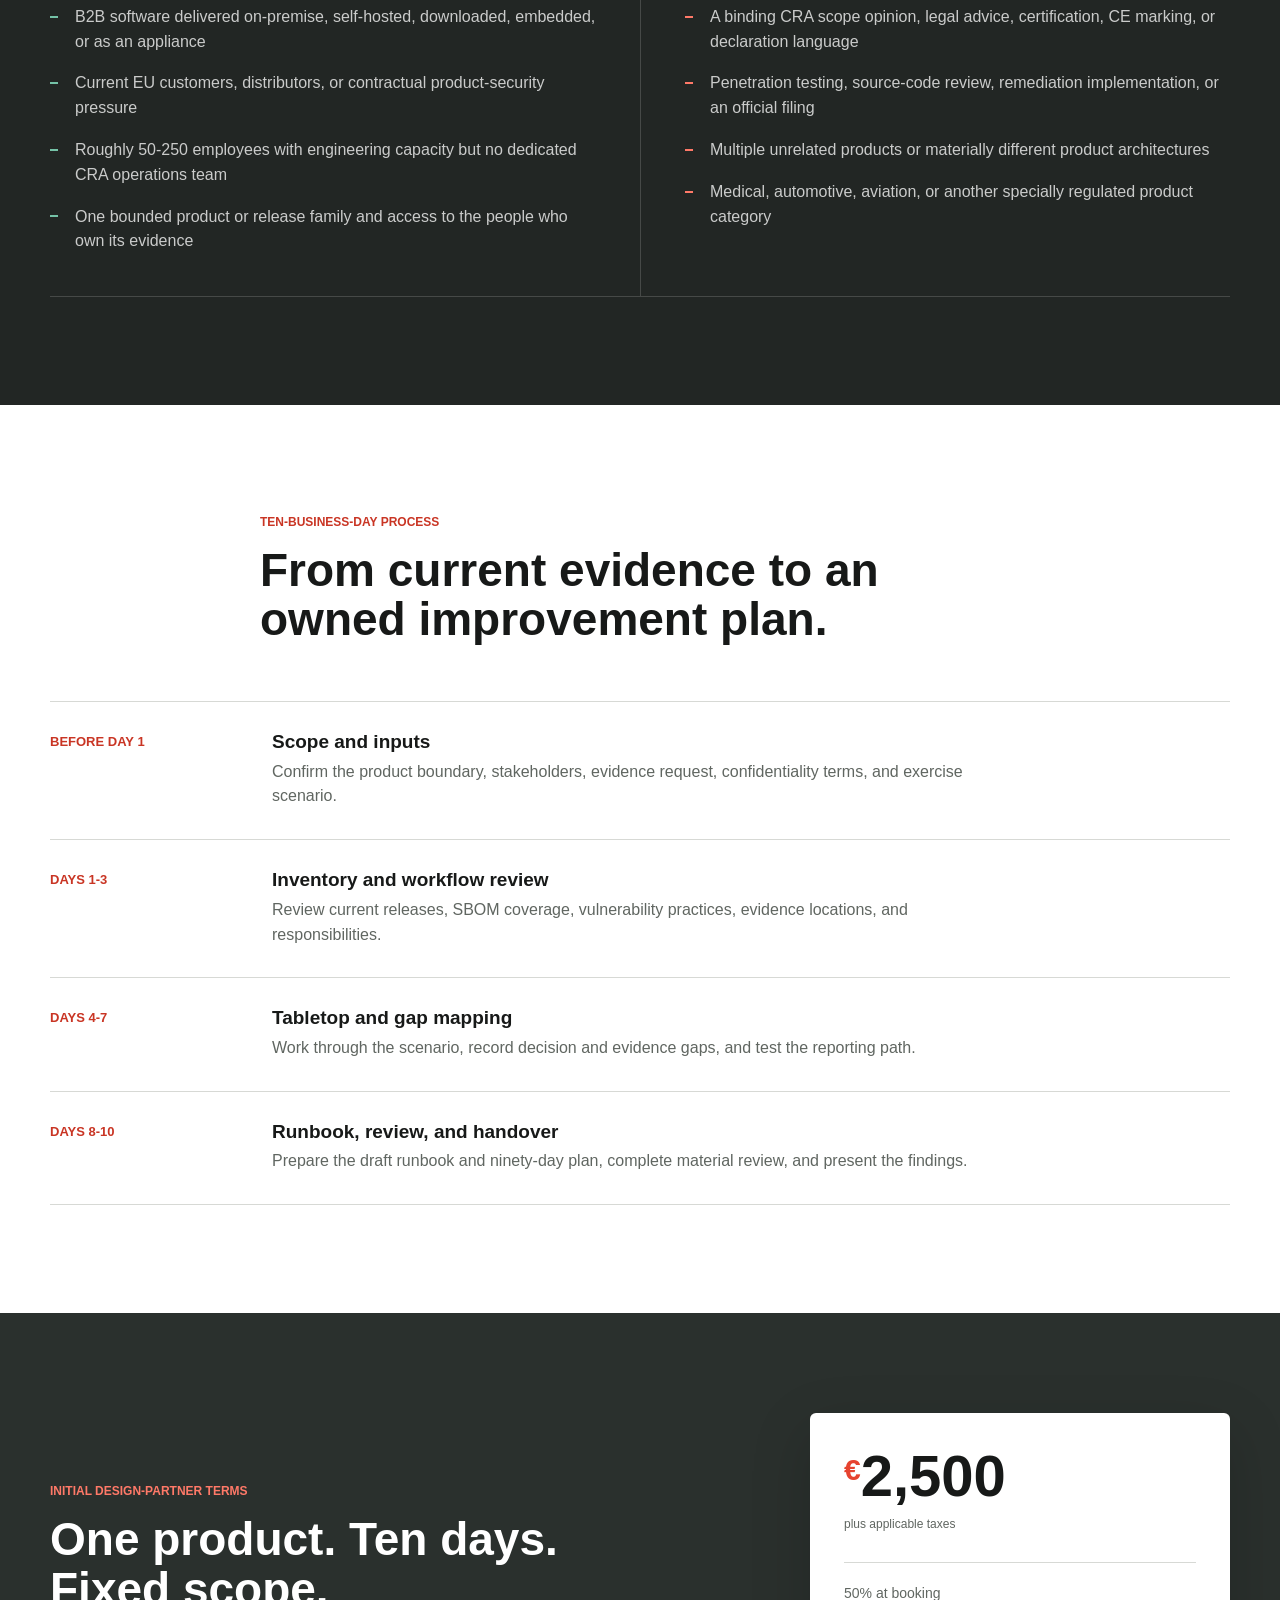
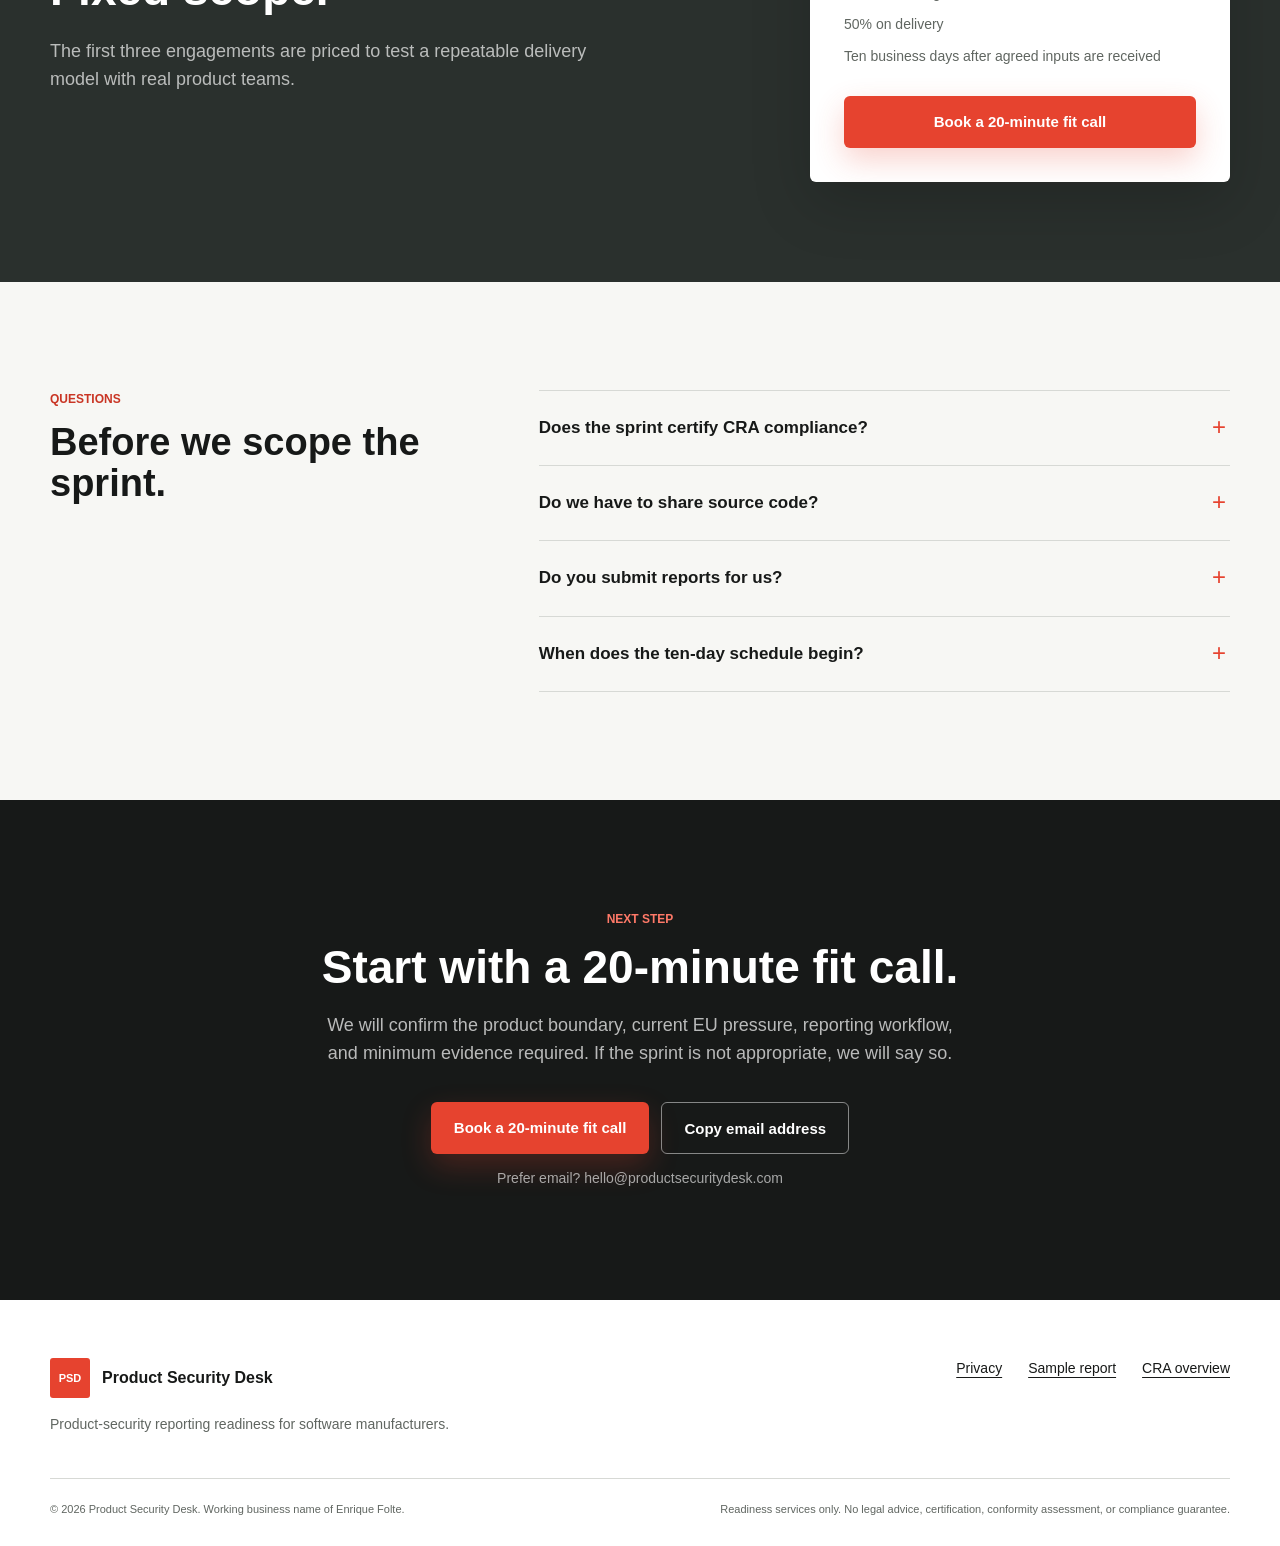
==== commit c7b30c4a: "Add illustrative readiness report" ====
--- a/index.html
+++ b/index.html
@@ -26,6 +26,7 @@
         </a>
         <nav class="desktop-nav" aria-label="Primary navigation">
           <a href="#sprint">The sprint</a>
+          <a href="#sample">Sample report</a>
           <a href="#fit">Fit</a>
           <a href="#terms">Terms</a>
         </nav>
@@ -126,6 +127,30 @@
         <div class="shell review-line">
           <span class="status-dot" aria-hidden="true"></span>
           <p>Material conclusions are designed to receive independent product-security or CRA expert review. Reviewer availability is confirmed before booking.</p>
+        </div>
+      </section>
+
+      <section class="sample-section" id="sample" aria-labelledby="sample-title">
+        <div class="shell sample-layout">
+          <a class="sample-preview" href="assets/sample-report/cra-reporting-readiness-sample.pdf" target="_blank" rel="noreferrer" aria-label="Open the illustrative CRA Reporting Readiness Report PDF">
+            <img src="assets/sample-report/sample-report-preview.webp" alt="Cover of the illustrative CRA Reporting Readiness Report" width="760" height="984" loading="lazy">
+          </a>
+          <div class="sample-copy">
+            <p class="eyebrow">Illustrative sample</p>
+            <h2 id="sample-title">See what the sprint produces.</h2>
+            <p class="sample-lede">This 12-page synthetic example shows how evidence, timing, ownership, and reporting-field readiness are turned into a decision-ready handover.</p>
+            <ul class="sample-list">
+              <li>Executive readiness verdict and priority findings</li>
+              <li>24/72-hour evidence and reporting-field matrix</li>
+              <li>Responsibility map and reporting runbook excerpt</li>
+              <li>Owned ninety-day action plan</li>
+            </ul>
+            <div class="sample-actions">
+              <a class="button button-primary" href="assets/sample-report/cra-reporting-readiness-sample.pdf" target="_blank" rel="noreferrer">View the 12-page sample report</a>
+              <span>PDF · 631 KB</span>
+            </div>
+            <p class="sample-note">Fictional organization, product, timings, and findings. No customer data.</p>
+          </div>
         </div>
       </section>
 
@@ -269,6 +294,7 @@
         </div>
         <div class="footer-links">
           <a href="privacy.html">Privacy</a>
+          <a href="assets/sample-report/cra-reporting-readiness-sample.pdf" target="_blank" rel="noreferrer">Sample report</a>
           <a href="https://digital-strategy.ec.europa.eu/en/policies/cra-summary" rel="noreferrer">CRA overview</a>
         </div>
       </div>
--- a/styles.css
+++ b/styles.css
@@ -495,6 +495,104 @@
   border-radius: 50%;
 }
 
+.sample-section {
+  padding: 110px 0;
+  background: var(--white);
+  border-top: 1px solid var(--line);
+  border-bottom: 1px solid var(--line);
+}
+
+.sample-layout {
+  display: grid;
+  grid-template-columns: minmax(280px, 0.72fr) minmax(0, 1fr);
+  align-items: center;
+  gap: clamp(54px, 8vw, 120px);
+}
+
+.sample-preview {
+  display: block;
+  width: min(100%, 360px);
+  justify-self: center;
+  overflow: hidden;
+  background: var(--paper);
+  border: 1px solid var(--line);
+  border-radius: 3px;
+  box-shadow: 0 24px 60px rgba(23, 25, 24, 0.18);
+  transition: box-shadow 160ms ease, transform 160ms ease;
+}
+
+.sample-preview:hover {
+  box-shadow: 0 28px 70px rgba(23, 25, 24, 0.24);
+  transform: translateY(-3px);
+}
+
+.sample-preview img {
+  display: block;
+  width: 100%;
+  height: auto;
+}
+
+.sample-copy {
+  max-width: 620px;
+}
+
+.sample-copy h2 {
+  max-width: 560px;
+  margin-bottom: 22px;
+}
+
+.sample-lede {
+  max-width: 590px;
+  margin-bottom: 30px;
+  color: var(--muted);
+  font-size: 18px;
+}
+
+.sample-list {
+  margin: 0 0 30px;
+  padding: 0;
+  border-top: 1px solid var(--line);
+  list-style: none;
+}
+
+.sample-list li {
+  position: relative;
+  padding: 13px 0 13px 24px;
+  border-bottom: 1px solid var(--line);
+  font-size: 15px;
+  font-weight: 620;
+}
+
+.sample-list li::before {
+  position: absolute;
+  top: 1.25em;
+  left: 2px;
+  width: 8px;
+  height: 2px;
+  content: "";
+  background: var(--red);
+}
+
+.sample-actions {
+  display: flex;
+  flex-wrap: wrap;
+  align-items: center;
+  gap: 18px;
+}
+
+.sample-actions span {
+  color: var(--muted);
+  font-size: 12px;
+  font-weight: 700;
+  text-transform: uppercase;
+}
+
+.sample-note {
+  margin: 18px 0 0;
+  color: var(--muted);
+  font-size: 12px;
+}
+
 .fit-grid {
   display: grid;
   grid-template-columns: repeat(2, minmax(0, 1fr));
@@ -816,9 +914,14 @@
 
   .split-heading,
   .terms-grid,
-  .faq-layout {
+  .faq-layout,
+  .sample-layout {
     grid-template-columns: 1fr;
     gap: 38px;
+  }
+
+  .sample-preview {
+    width: min(100%, 330px);
   }
 
   .deliverable-grid {
@@ -932,8 +1035,31 @@
   }
 
   .section,
-  .contact-section {
+  .contact-section,
+  .sample-section {
     padding: 76px 0;
+  }
+
+  .sample-layout {
+    gap: 44px;
+  }
+
+  .sample-preview {
+    width: min(88%, 300px);
+  }
+
+  .sample-lede {
+    font-size: 16px;
+  }
+
+  .sample-actions {
+    align-items: stretch;
+    flex-direction: column;
+    gap: 12px;
+  }
+
+  .sample-actions .button {
+    width: 100%;
   }
 
   .section-heading {
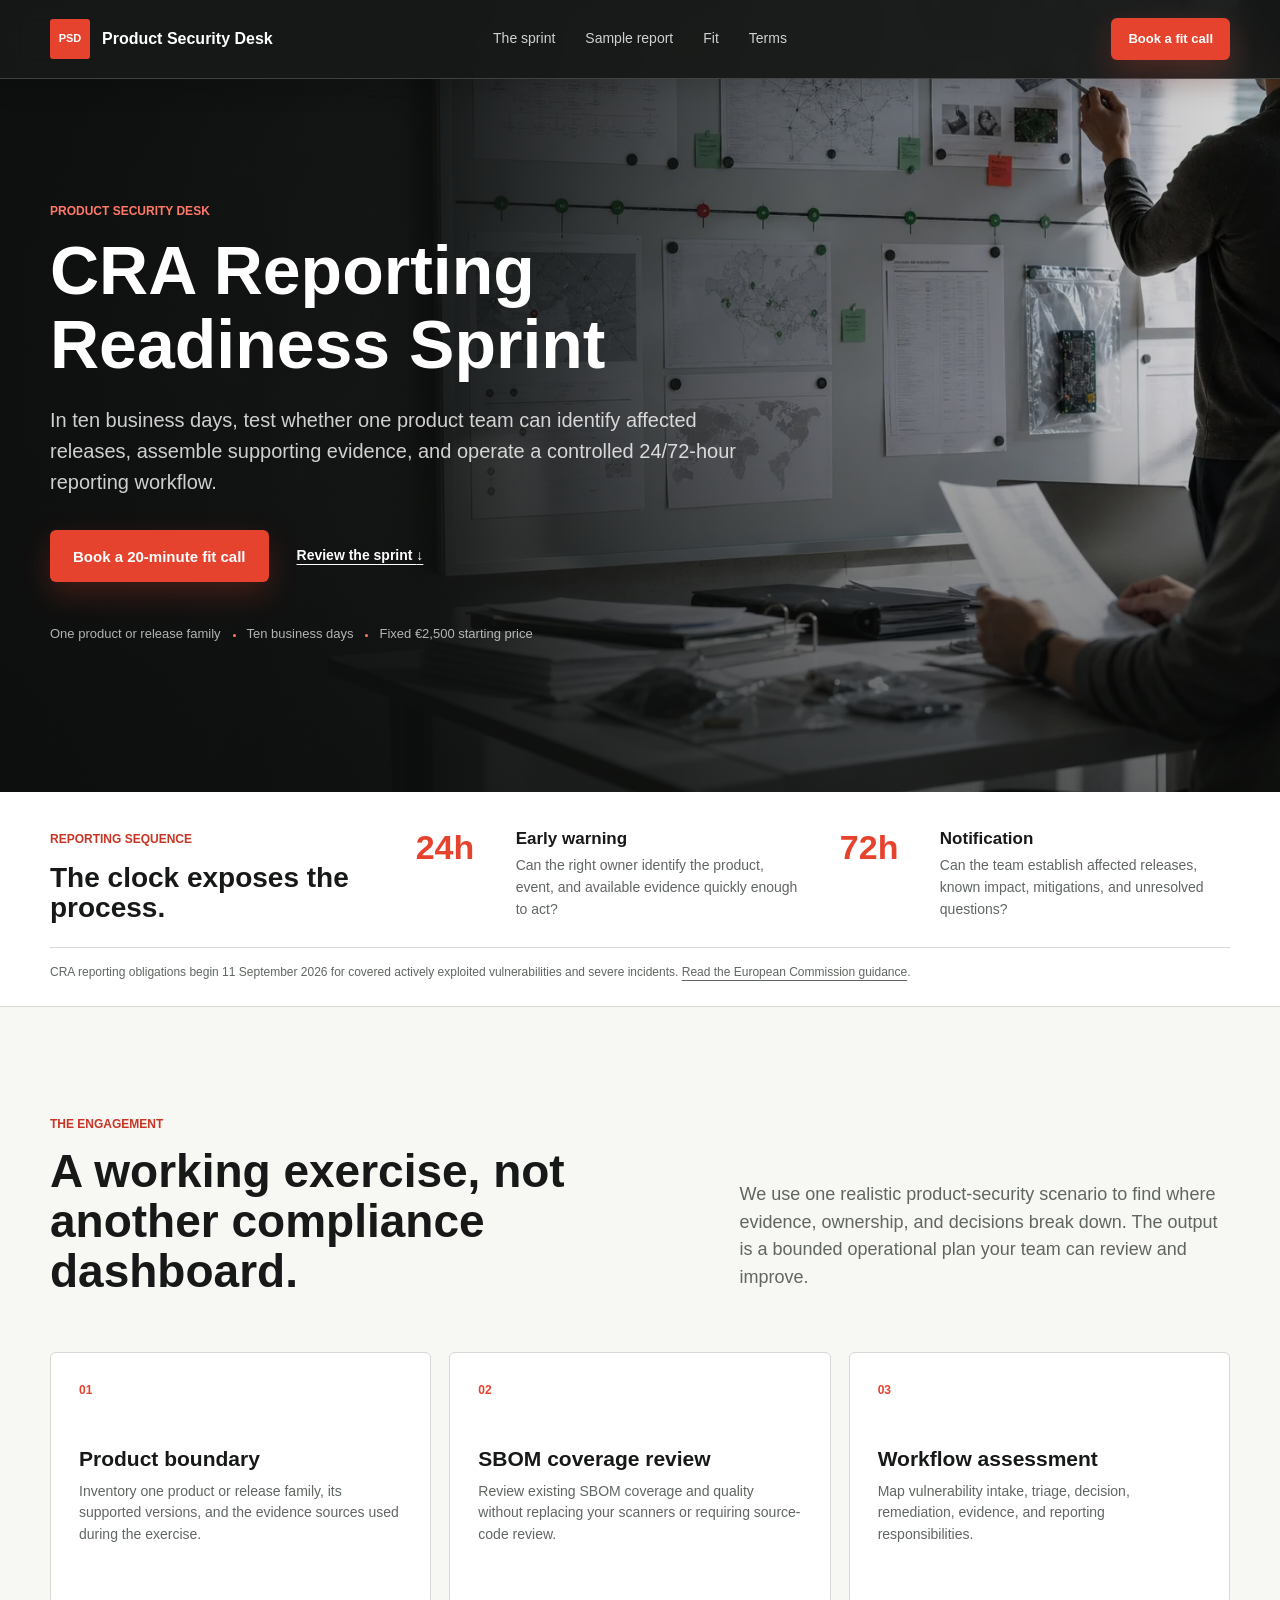
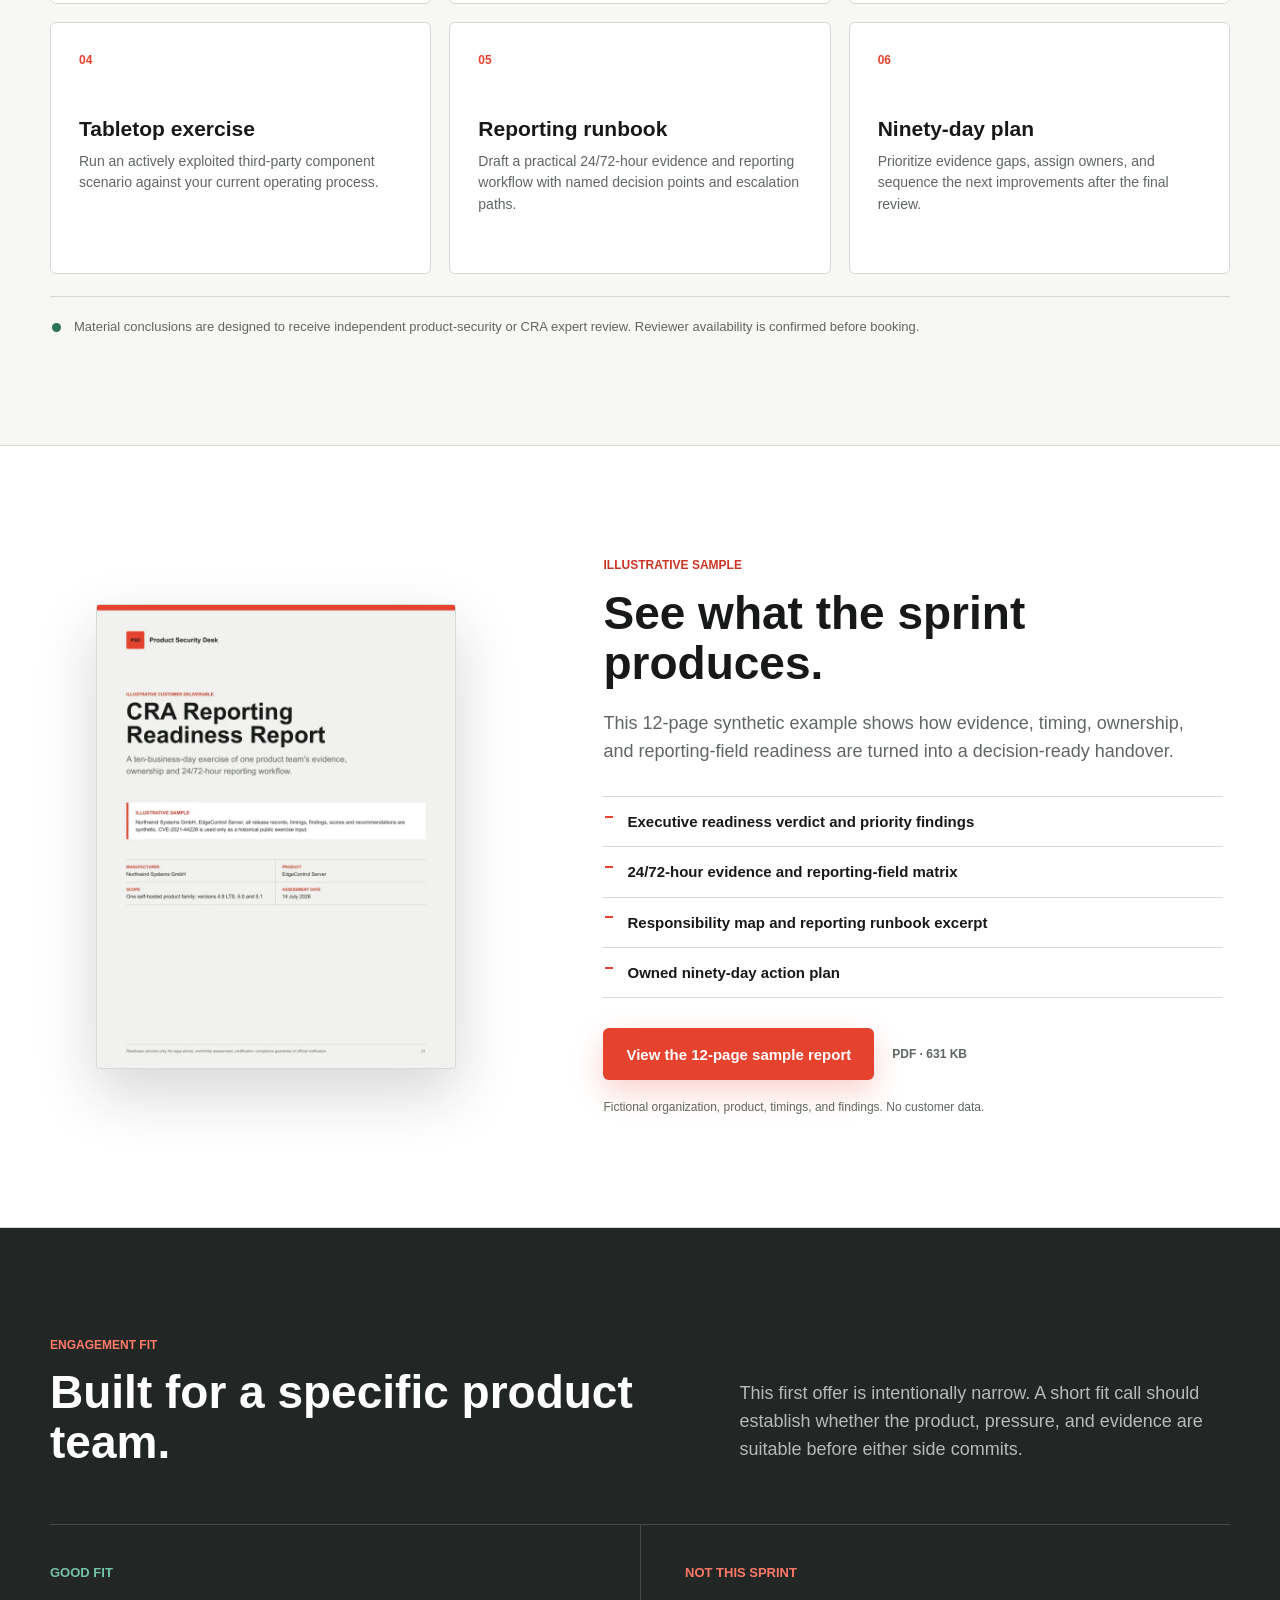
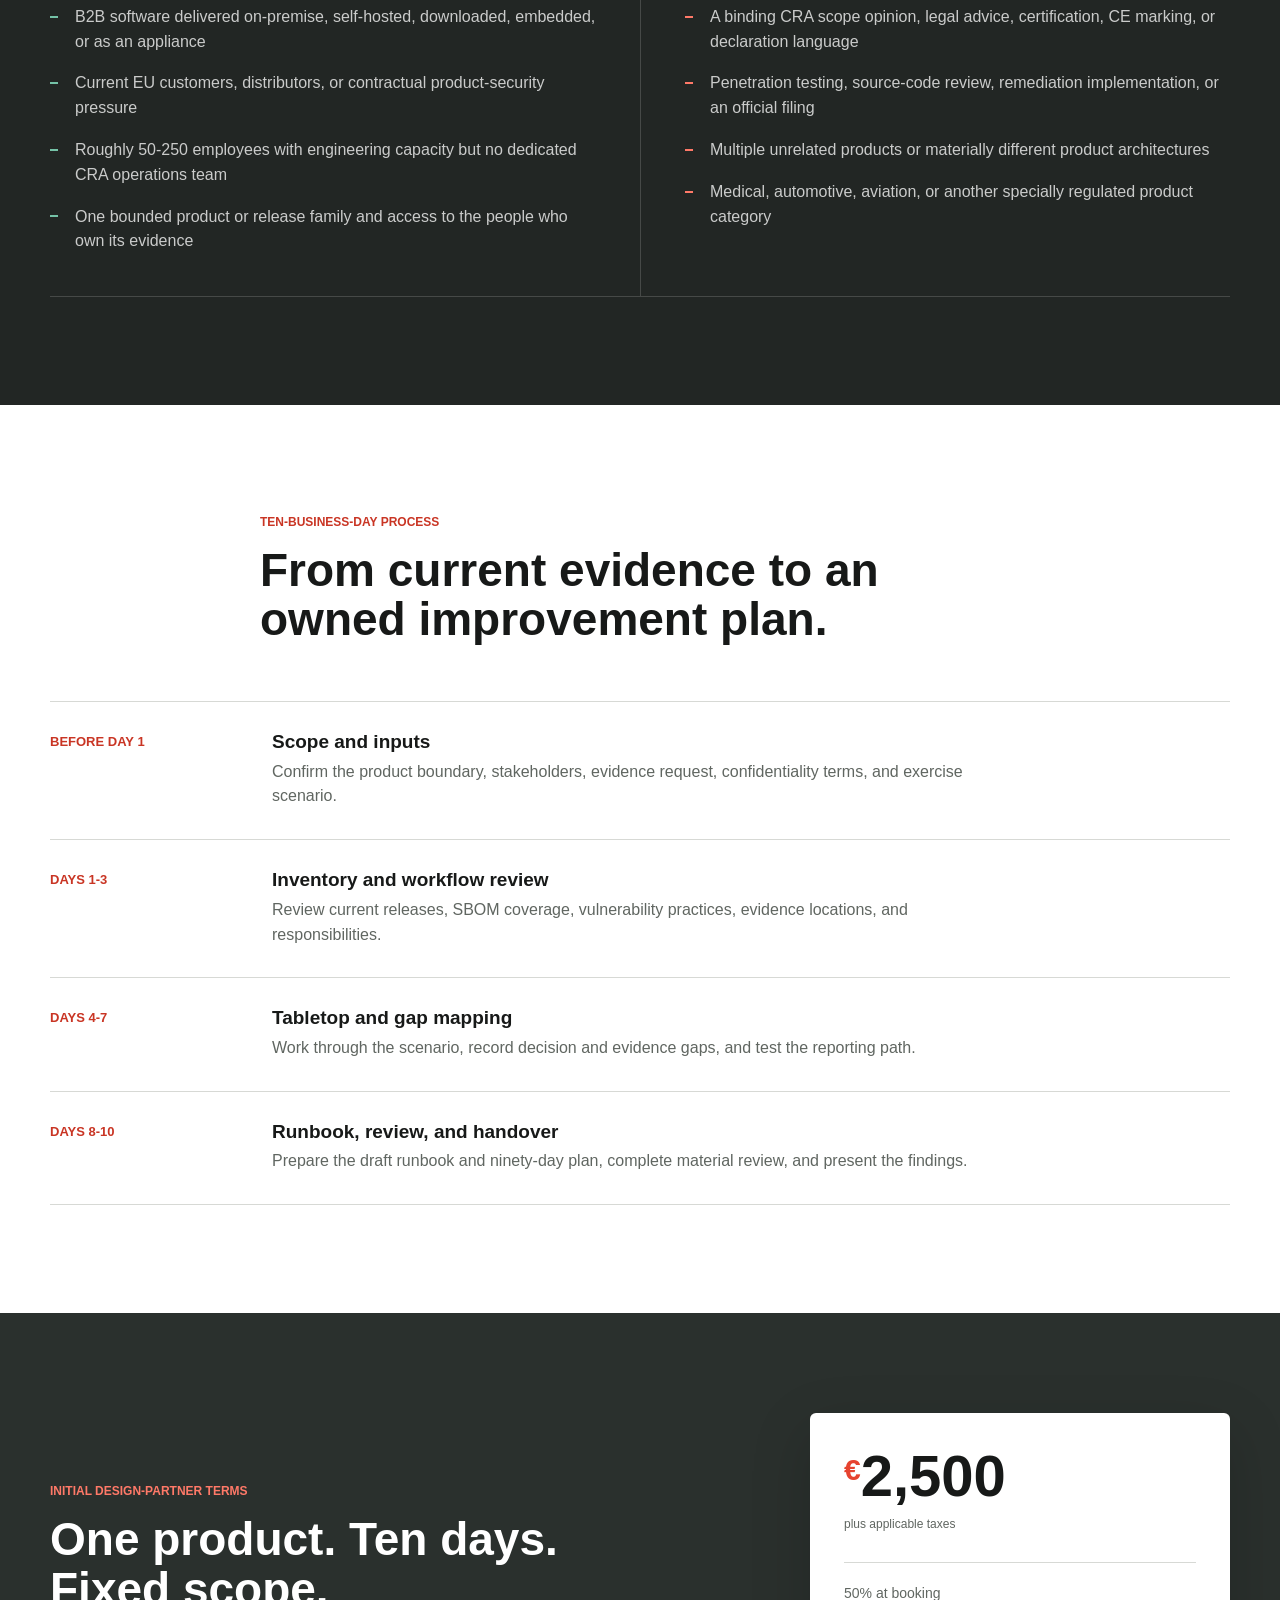
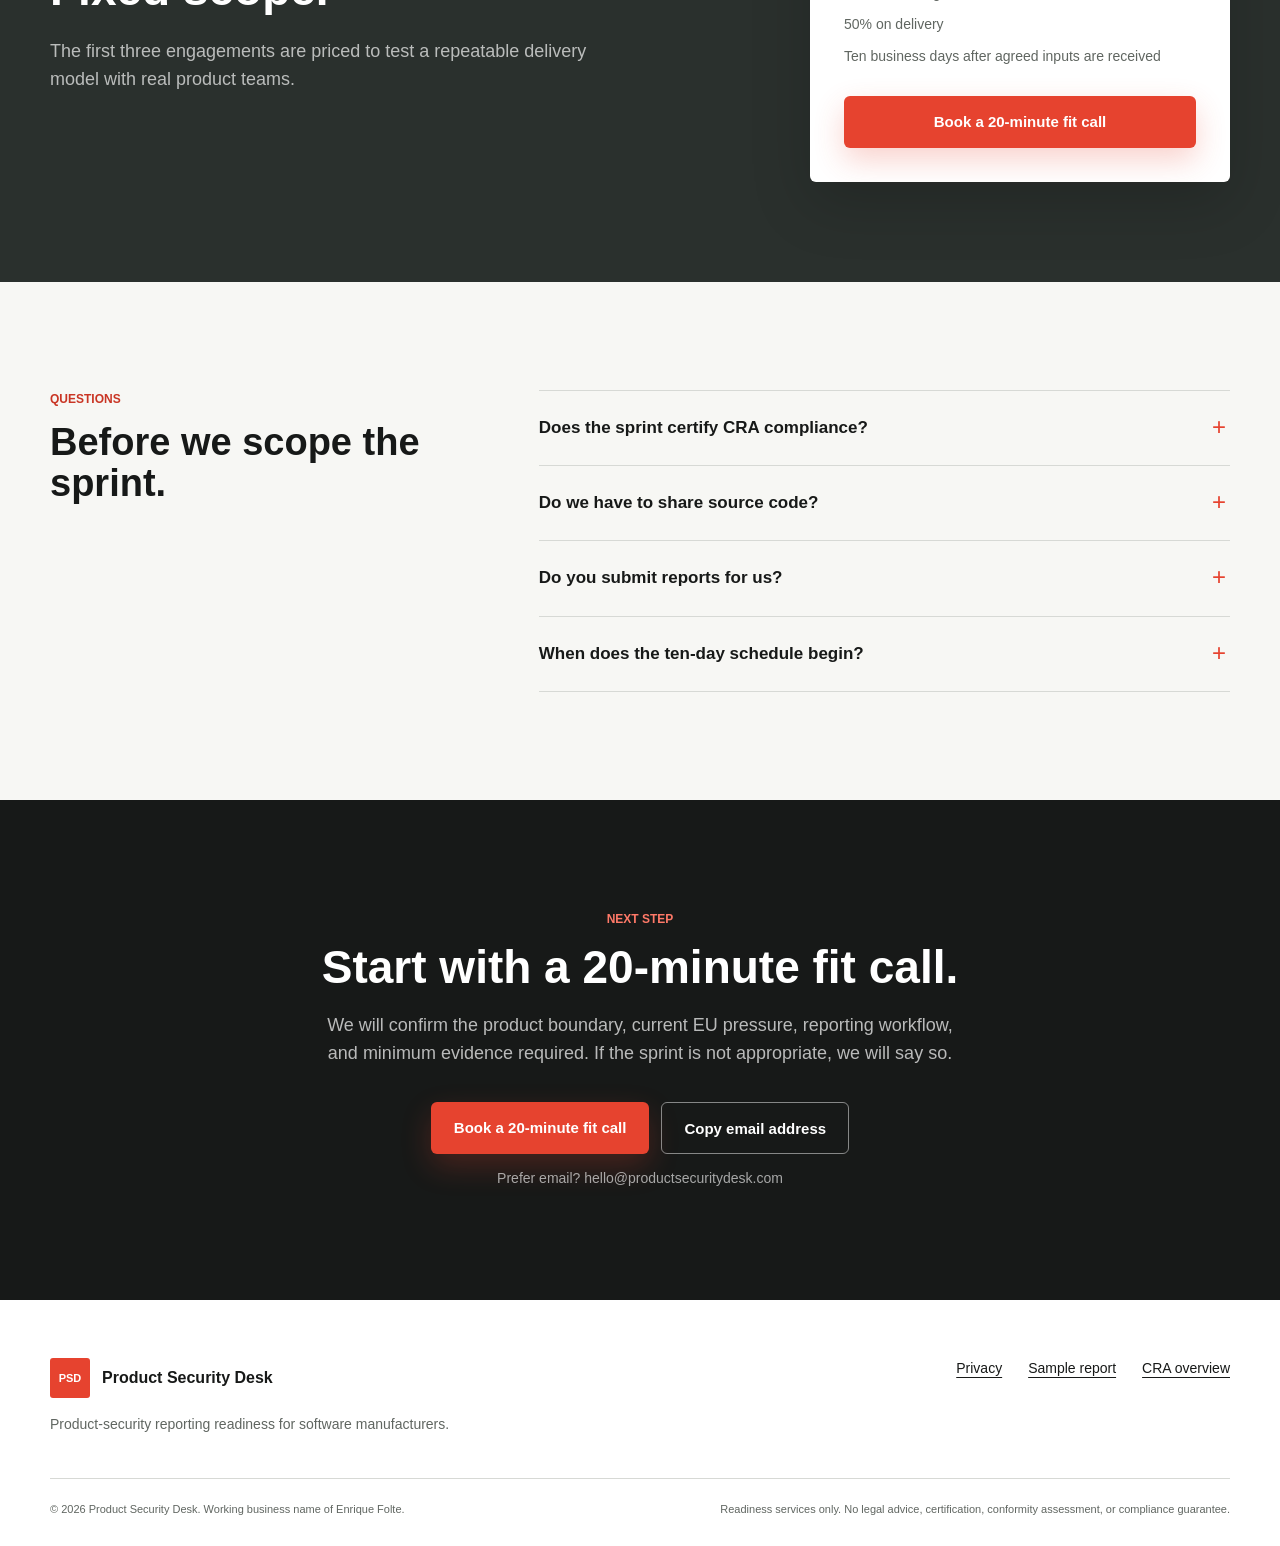
==== commit 586143be: "Add social sharing previews and favicons" ====
--- a/index.html
+++ b/index.html
@@ -5,14 +5,29 @@
     <meta name="viewport" content="width=device-width, initial-scale=1">
     <meta name="description" content="A fixed-scope, ten-business-day CRA reporting readiness sprint for B2B software manufacturers selling into the EU.">
     <meta name="theme-color" content="#171918">
-    <link rel="canonical" href="https://productsecuritydesk.com/">
+    <link rel="canonical" href="http://productsecuritydesk.com/">
+    <meta property="og:site_name" content="Product Security Desk">
+    <meta property="og:locale" content="en_GB">
     <meta property="og:title" content="CRA Reporting Readiness Sprint | Product Security Desk">
-    <meta property="og:description" content="Test whether one product team can assemble the evidence and operate a controlled 24/72-hour CRA reporting workflow.">
+    <meta property="og:description" content="A fixed-scope, ten-business-day exercise to test one product team's evidence, ownership, and controlled 24/72-hour reporting workflow.">
     <meta property="og:type" content="website">
-    <meta property="og:url" content="https://productsecuritydesk.com/">
-    <meta property="og:image" content="https://productsecuritydesk.com/assets/hero-incident-workflow.webp">
+    <meta property="og:url" content="http://productsecuritydesk.com/">
+    <meta property="og:image" content="http://productsecuritydesk.com/assets/product-security-desk-social.jpg?v=20260714">
+    <meta property="og:image:type" content="image/jpeg">
+    <meta property="og:image:width" content="1200">
+    <meta property="og:image:height" content="630">
+    <meta property="og:image:alt" content="Product Security Desk CRA Reporting Readiness Sprint">
+    <meta name="twitter:card" content="summary_large_image">
+    <meta name="twitter:title" content="CRA Reporting Readiness Sprint | Product Security Desk">
+    <meta name="twitter:description" content="A ten-business-day exercise to test one product team's evidence, ownership, and controlled 24/72-hour reporting workflow.">
+    <meta name="twitter:image" content="http://productsecuritydesk.com/assets/product-security-desk-social.jpg?v=20260714">
+    <meta name="twitter:image:alt" content="Product Security Desk CRA Reporting Readiness Sprint">
     <title>CRA Reporting Readiness Sprint | Product Security Desk</title>
-    <link rel="icon" href="assets/favicon.svg" type="image/svg+xml">
+    <link rel="icon" href="/assets/favicon.svg" type="image/svg+xml">
+    <link rel="icon" href="/assets/favicon-32.png" type="image/png" sizes="32x32">
+    <link rel="shortcut icon" href="/favicon.ico" sizes="32x32">
+    <link rel="apple-touch-icon" href="/assets/apple-touch-icon.png" sizes="180x180">
+    <link rel="manifest" href="/site.webmanifest">
     <link rel="stylesheet" href="styles.css">
   </head>
   <body>
